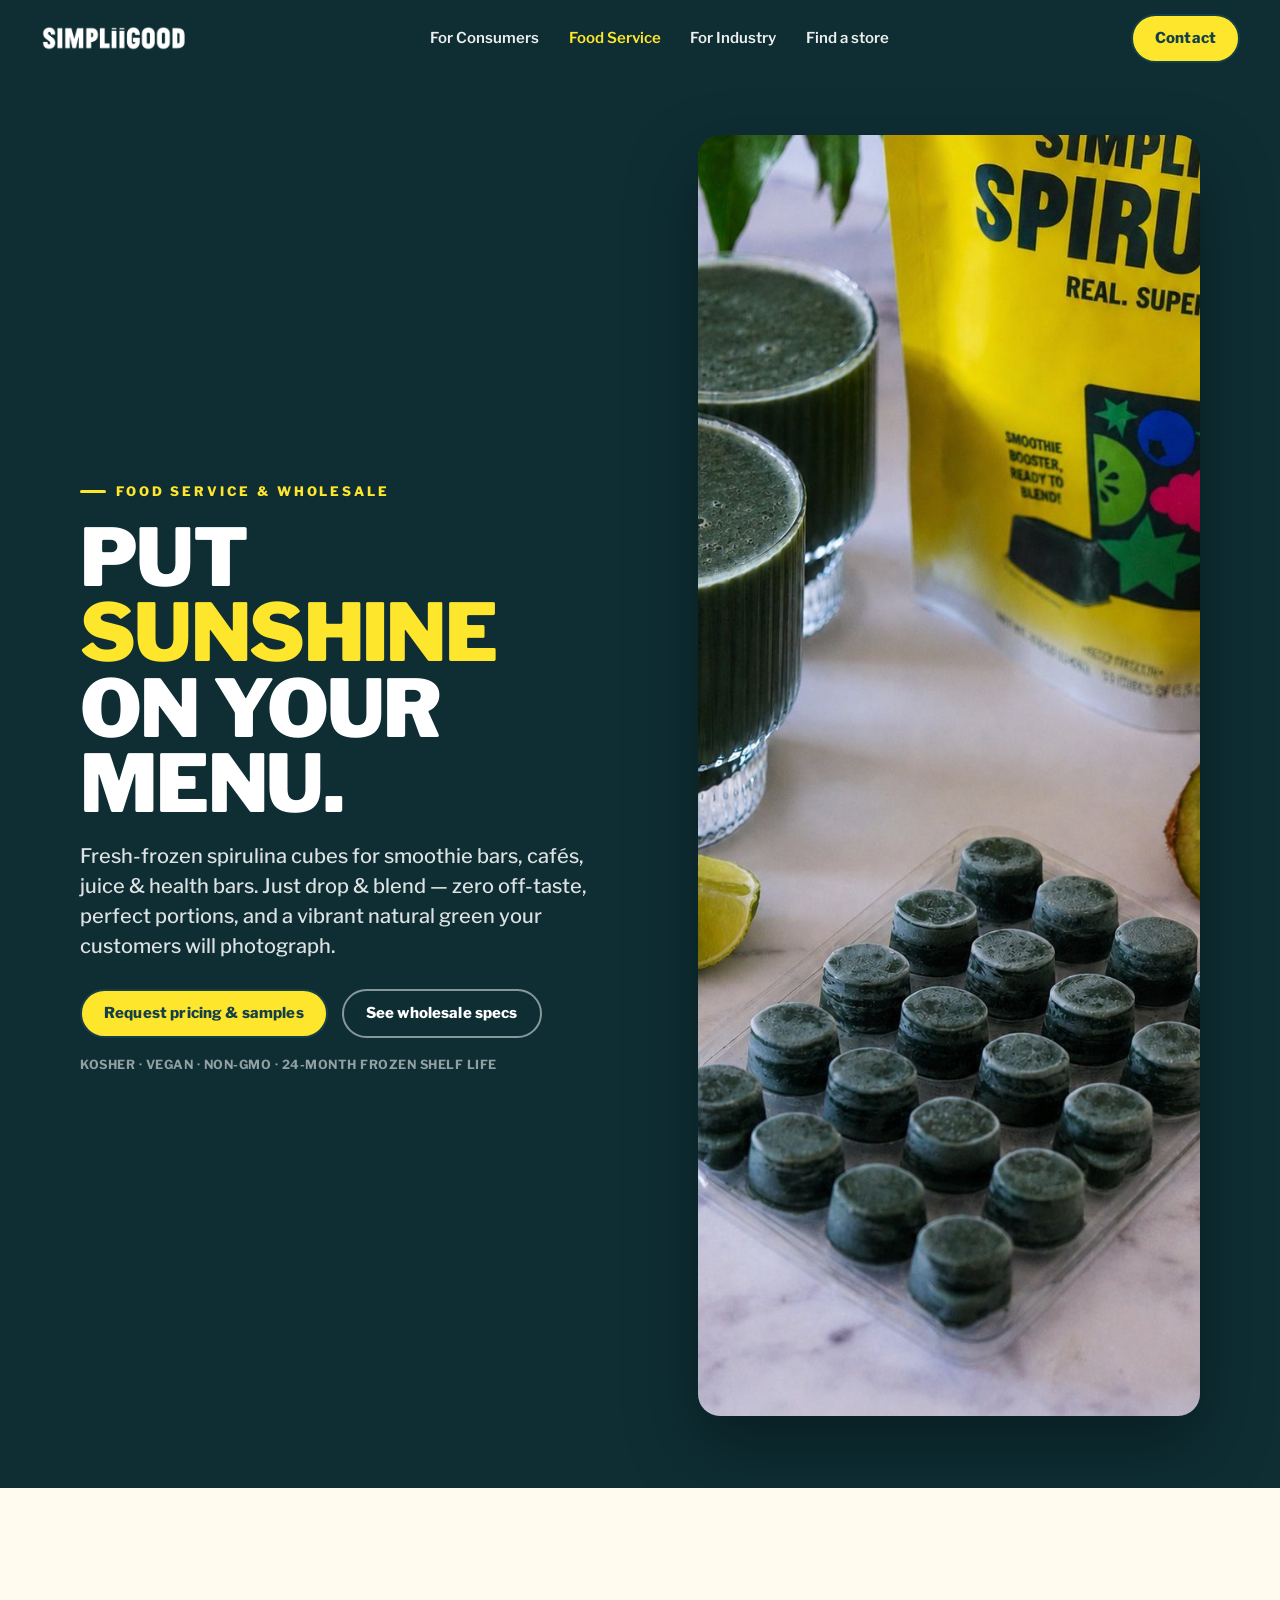
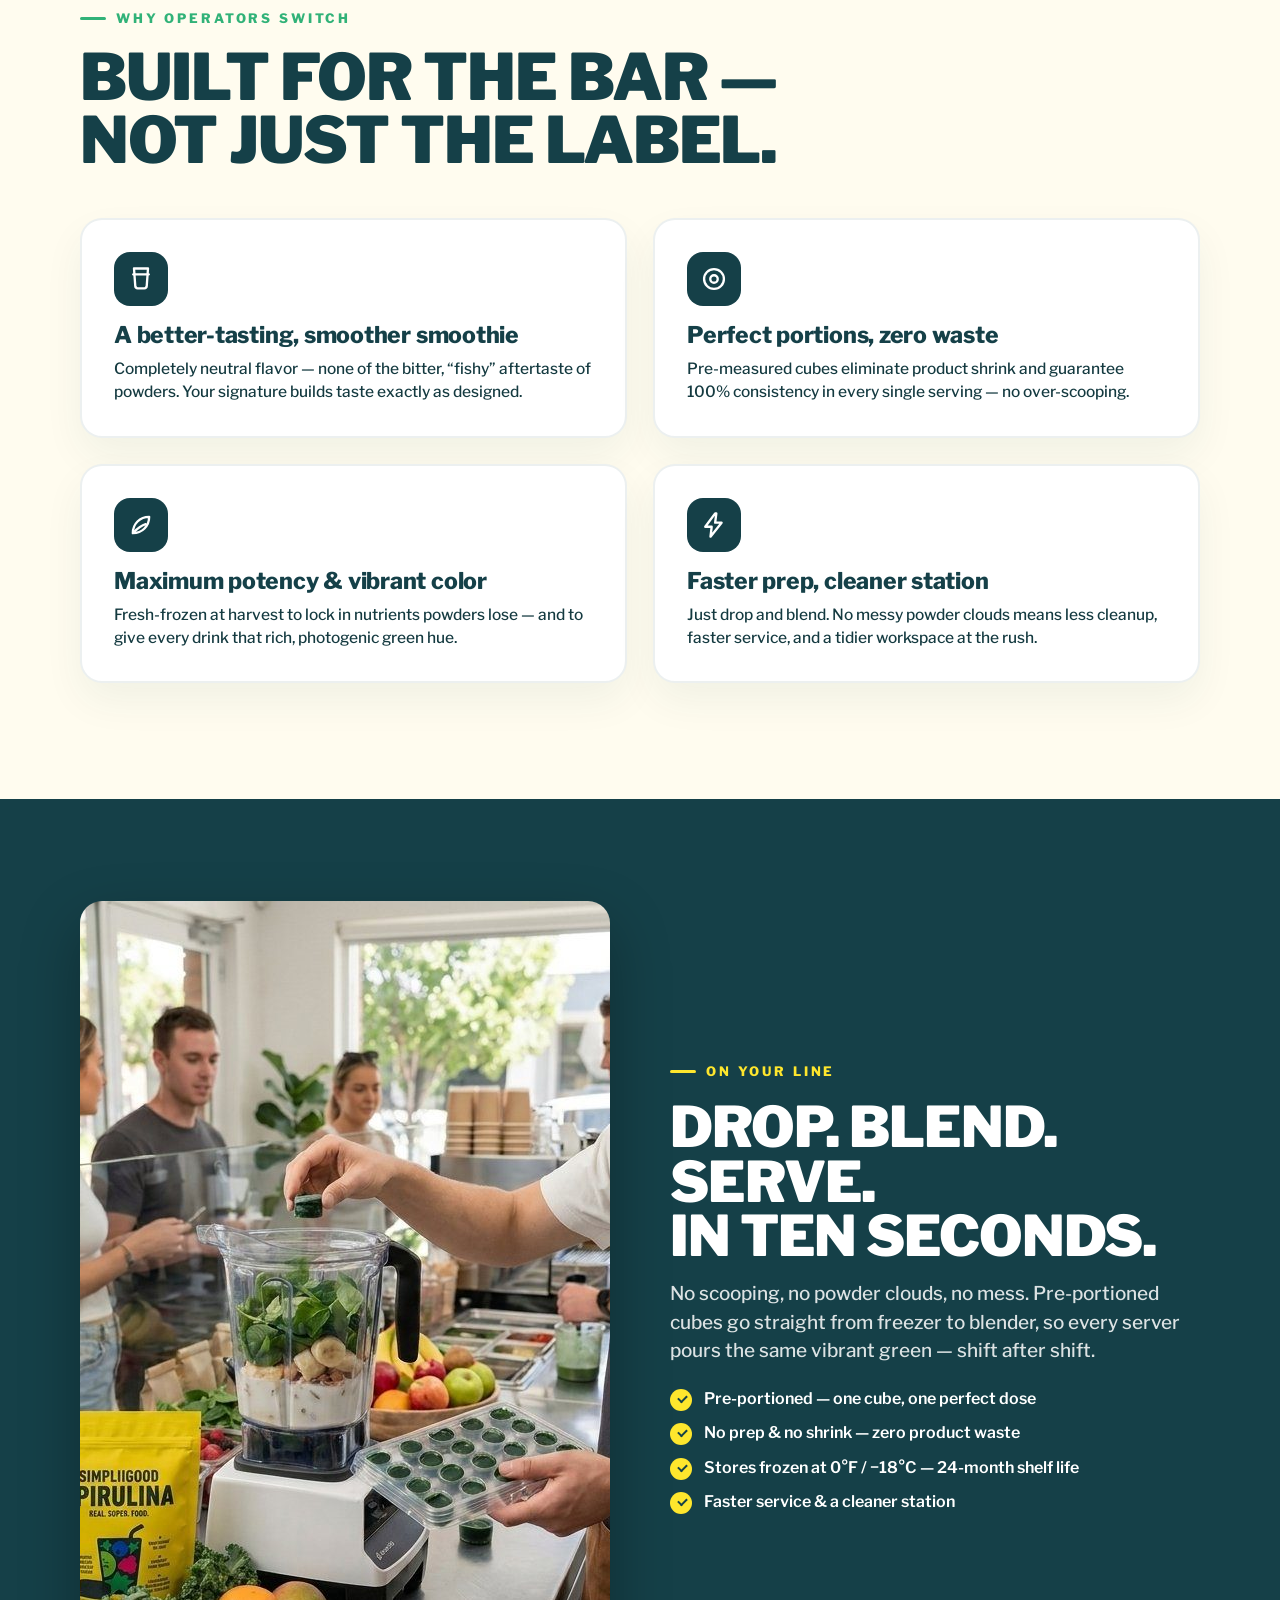
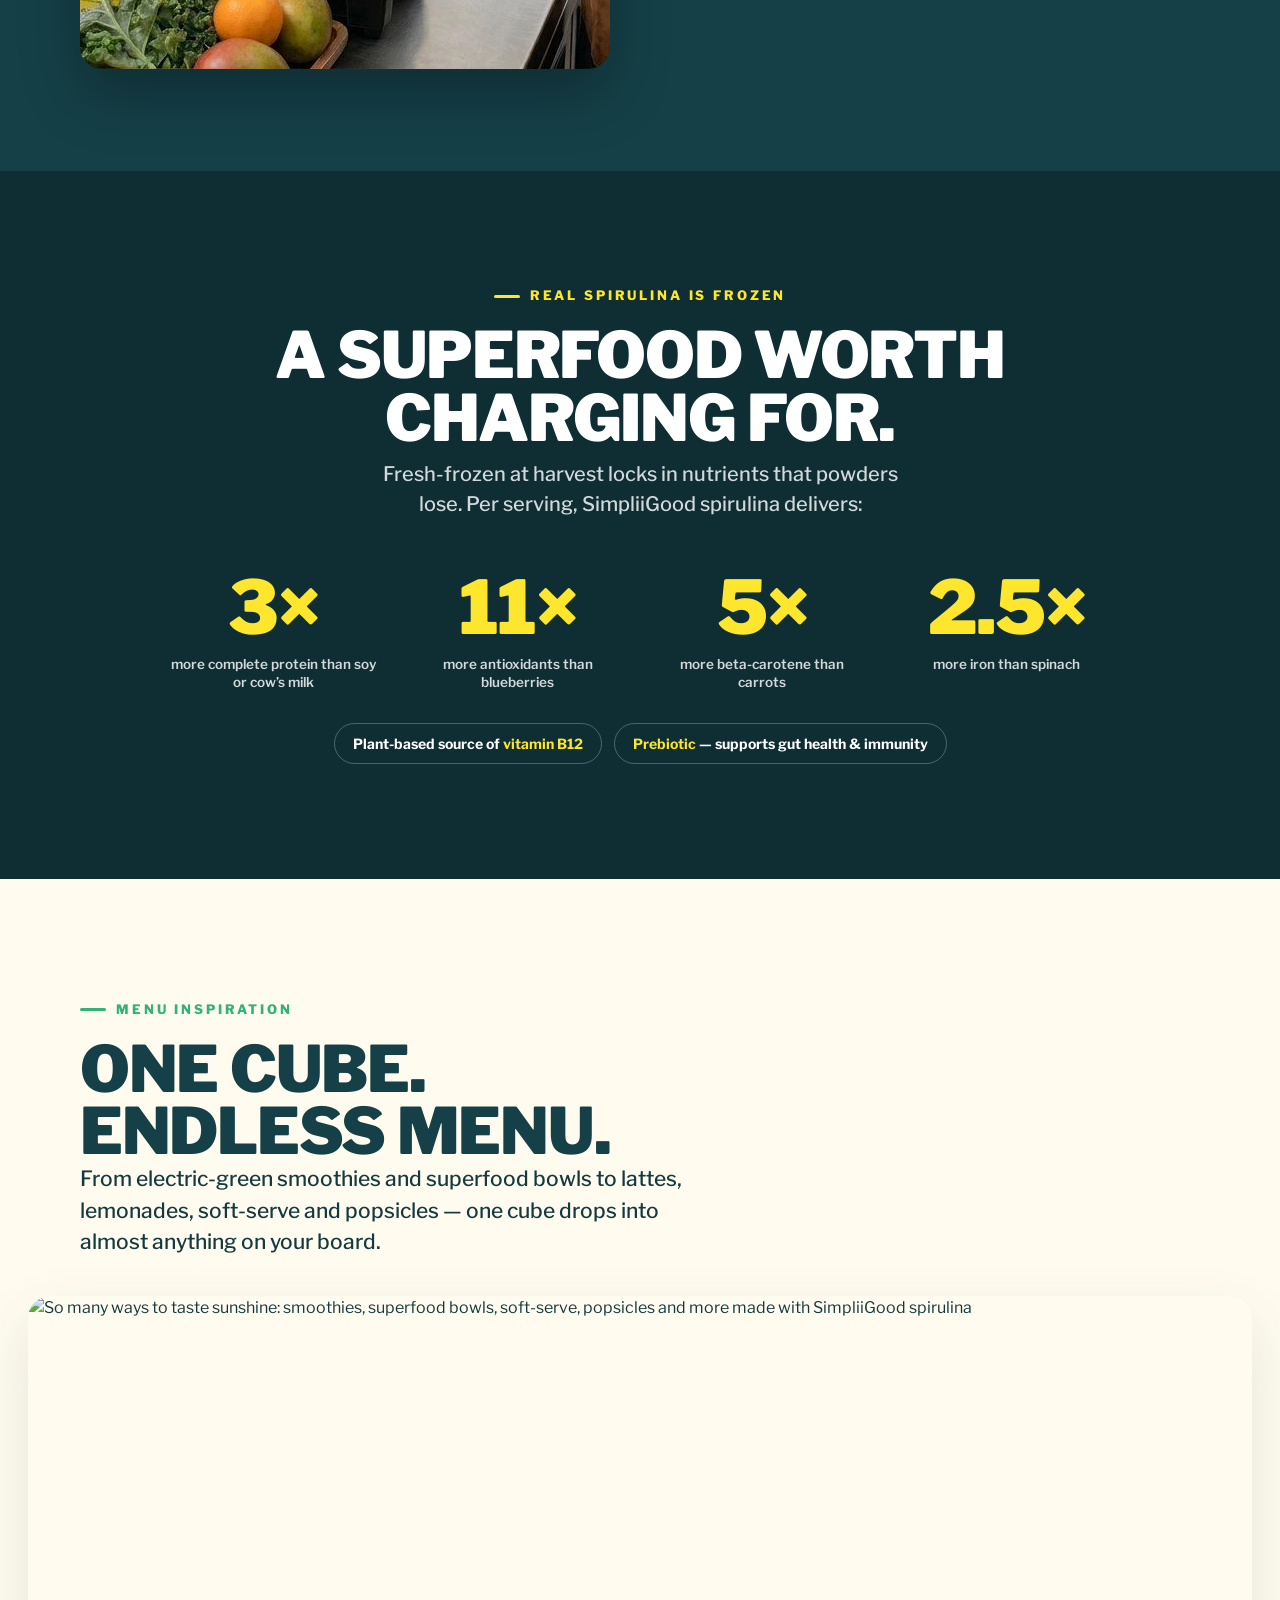
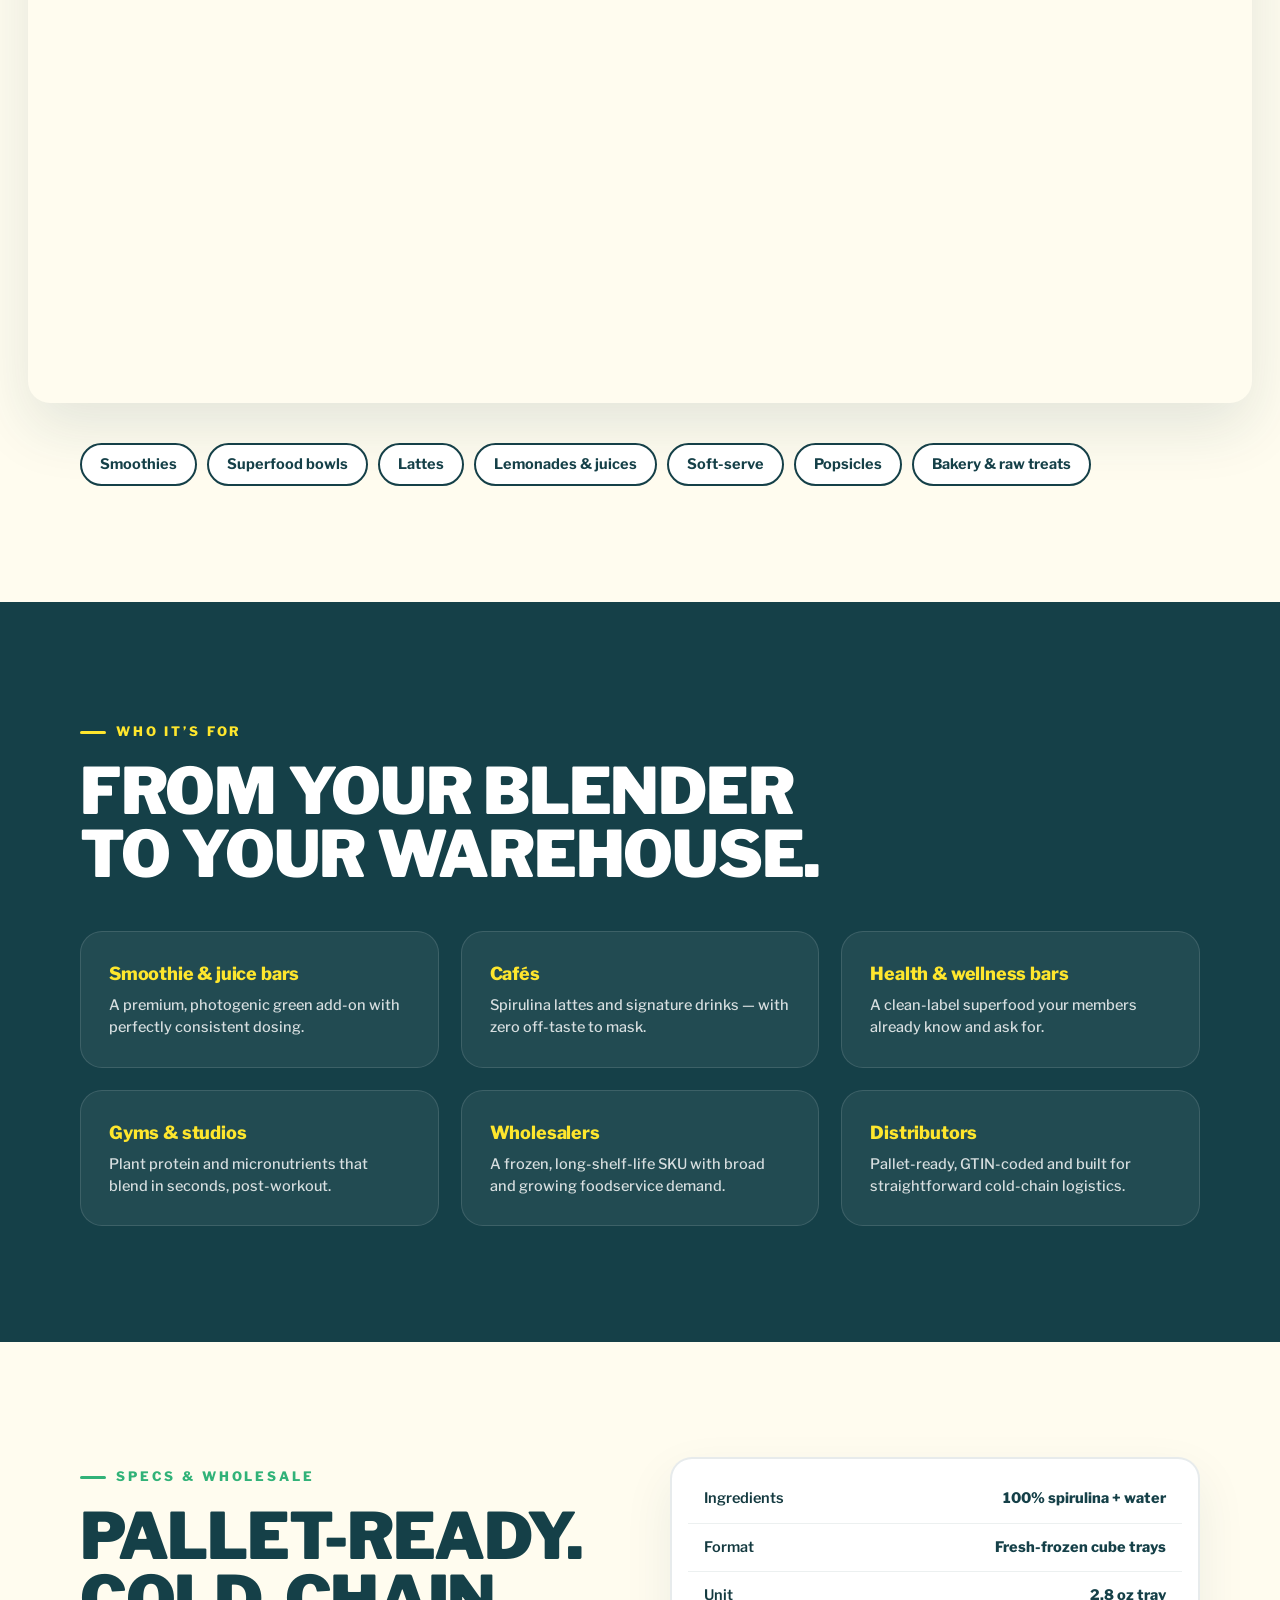
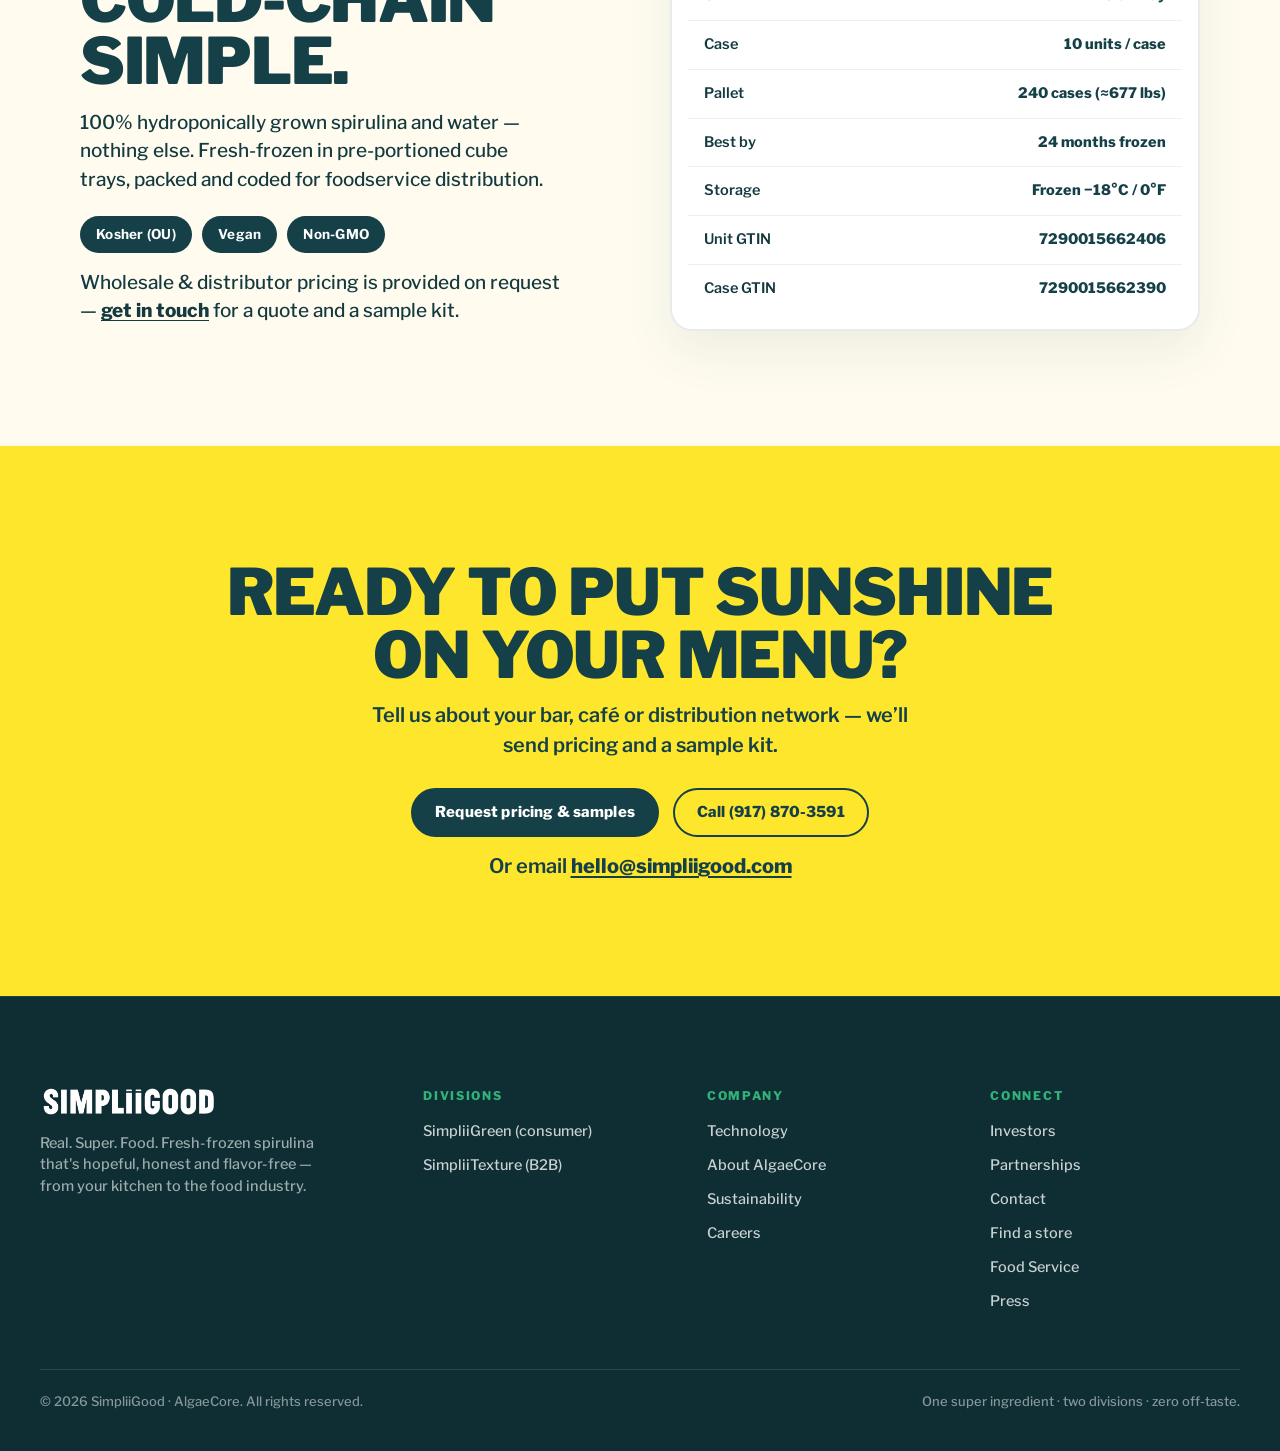
==== food-service.html @ 337bf0e4 "Add files via upload" ====
<!DOCTYPE html>
<html lang="en">
<head>
<meta charset="UTF-8" />
<meta name="viewport" content="width=device-width, initial-scale=1.0, viewport-fit=cover" />
<title>Food Service &amp; Wholesale &mdash; SimpliiGood Spirulina</title>
<meta name="description" content="Fresh-frozen spirulina cubes for smoothie bars, cafés, juice & health bars, wholesalers and distributors. Drop & blend: zero off-taste, perfect portions, vibrant color. Pricing & samples on request." />
<meta name="theme-color" content="#0E2E34" />
<meta name="color-scheme" content="light" />
<link rel="icon" href="data:image/svg+xml,%3Csvg xmlns='http://www.w3.org/2000/svg' viewBox='0 0 32 32'%3E%3Crect width='32' height='32' rx='8' fill='%23FEE62D'/%3E%3Crect x='3.5' y='3.5' width='25' height='25' rx='6' fill='none' stroke='%23154048' stroke-width='3'/%3E%3C/svg%3E" />
<meta property="og:type" content="website" />
<meta property="og:site_name" content="SimpliiGood" />
<meta property="og:title" content="SimpliiGood for Food Service &amp; Wholesale" />
<meta property="og:description" content="Fresh-frozen spirulina cubes for smoothie bars, cafés, health bars, wholesalers & distributors. Drop & blend." />
<meta property="og:url" content="https://simpliigood.com/food-service.html" />
<meta property="og:image" content="https://simpliigood.com/og-cover.jpg" />
<meta name="twitter:card" content="summary_large_image" />
<link rel="preconnect" href="https://fonts.googleapis.com">
<link rel="preconnect" href="https://fonts.gstatic.com" crossorigin>
<link href="https://fonts.googleapis.com/css2?family=Libre+Franklin:ital,wght@0,400;0,500;0,600;0,700;0,800;0,900;1,600&display=swap" rel="stylesheet">
<style>

:root{
  --yellow:#FEE62D; --white:#FFFFFF;
  --green:#154048; --green-deep:#0E2E34; --starburst:#31B278;
  --cream:#FFFCEF; --ink:#143A40;
  --raspberry:#EF467B; --blueberry:#2B6CB3; --strawberry:#DD4926; --lime:#7FC349; --cherry:#671338;
  --maxw:1200px; --ease:cubic-bezier(.22,.61,.36,1); --r:22px;
}
*{box-sizing:border-box;margin:0;padding:0}
html{scroll-behavior:smooth;-webkit-text-size-adjust:100%}
body{font-family:"Libre Franklin",system-ui,-apple-system,"Segoe UI",Arial,sans-serif;background:var(--cream);color:var(--ink);line-height:1.5;overflow-x:hidden;-webkit-font-smoothing:antialiased}
img{max-width:100%;display:block}
a{color:inherit;text-decoration:none}
section{position:relative}

/* ===== ACCESSIBILITY ===== */
:focus-visible{outline:3px solid var(--starburst);outline-offset:3px;border-radius:6px}
.cta:focus-visible{outline-offset:4px}
header:not(.scrolled).on-dark a:focus-visible,.hub a:focus-visible,.invest a:focus-visible,.door:focus-visible,.drawer a:focus-visible{outline-color:var(--yellow)}
.skip{position:fixed;top:12px;left:50%;z-index:100;transform:translate(-50%,-200%);background:var(--yellow);color:var(--green);font-weight:800;font-size:15px;padding:12px 22px;border-radius:999px;border:2px solid var(--green);transition:transform .25s var(--ease)}
.skip:focus{transform:translate(-50%,0);outline:none}

/* ===== HEADER ===== */
header{position:fixed;top:0;left:0;right:0;z-index:60;display:flex;align-items:center;justify-content:space-between;padding:14px clamp(16px,4vw,40px);transition:background .35s var(--ease),box-shadow .35s var(--ease),padding .35s var(--ease)}
header.scrolled{background:rgba(255,252,239,.92);backdrop-filter:saturate(140%) blur(10px);-webkit-backdrop-filter:saturate(140%) blur(10px);box-shadow:0 6px 30px rgba(21,64,72,.08);padding:10px clamp(16px,4vw,40px)}
.wordmark{display:flex;align-items:center;line-height:0}
.wordmark img{height:clamp(19px,2.3vw,25px);width:auto;transition:opacity .3s var(--ease)}
.wordmark img.wm-light{display:block}.wordmark img.wm-dark{display:none}
header.on-dark:not(.scrolled) .wordmark img.wm-light{display:none}
header.on-dark:not(.scrolled) .wordmark img.wm-dark{display:block}
.nav{display:flex;align-items:center;gap:clamp(14px,2vw,28px)}
.nav a.link{font-weight:600;font-size:15px;color:var(--green);position:relative;padding:6px 2px;transition:color .25s var(--ease)}
header:not(.scrolled).on-dark .nav a.link{color:rgba(255,255,255,.92)}
.nav a.link::after{content:"";position:absolute;left:0;right:100%;bottom:0;height:2px;background:var(--starburst);transition:right .3s var(--ease)}
.nav a.link:hover::after{right:0}
.cta{font-weight:800;font-size:15px;letter-spacing:.01em;background:var(--yellow);color:var(--green);padding:11px 22px;border-radius:999px;border:2px solid var(--green);transition:transform .2s var(--ease),box-shadow .2s var(--ease),background .2s;white-space:nowrap;cursor:pointer}
.cta:hover{transform:translateY(-2px);box-shadow:0 10px 24px rgba(21,64,72,.18)}
.cta.solid{background:var(--green);color:#fff;border-color:var(--green)}
.cta.ghost-dark{background:transparent;color:#fff;border-color:rgba(255,255,255,.5)}
.nav-desktop{display:flex}
.burger{display:none;flex-direction:column;justify-content:center;gap:5px;width:46px;height:46px;border-radius:14px;border:2px solid var(--green);background:rgba(255,255,255,.5);cursor:pointer;padding:0 11px;z-index:80}
.burger span{height:2.6px;width:100%;background:var(--green);border-radius:3px;transition:transform .3s var(--ease),opacity .25s}
header:not(.scrolled).on-dark .burger{border-color:rgba(255,255,255,.7);background:rgba(255,255,255,.12)}
header:not(.scrolled).on-dark .burger span{background:#fff}

/* ===== DRAWER ===== */
.drawer{position:fixed;inset:0;z-index:75;background:var(--green);color:#fff;transform:translateX(100%);transition:transform .42s var(--ease);display:flex;flex-direction:column;padding:90px clamp(22px,7vw,40px) 40px;overflow-y:auto;visibility:hidden}
.drawer.open{transform:translateX(0);visibility:visible}
.drawer a{font-weight:800;text-transform:uppercase;letter-spacing:-.01em;font-size:clamp(24px,6.5vw,38px);color:#fff;padding:14px 0;border-bottom:1px solid rgba(255,255,255,.14);display:flex;align-items:center;justify-content:space-between}
.drawer a .chev{color:var(--yellow);font-weight:900}
.drawer a:active{color:var(--yellow)}
.drawer .drawer-cta{margin-top:24px;background:var(--yellow);color:var(--green);border-radius:999px;text-align:center;justify-content:center;font-size:18px;border-bottom:none;padding:16px}
.drawer .drawer-foot{margin-top:auto;border:none;font-size:14px;font-weight:600;color:rgba(255,255,255,.6);text-transform:none;letter-spacing:0;padding-top:24px;display:block}
body.menu-open{overflow:hidden}

/* ===== HELPERS ===== */
.wrap{max-width:var(--maxw);margin:0 auto;padding:clamp(64px,9vw,124px) clamp(20px,5vw,40px)}
.eyebrow{font-weight:800;letter-spacing:.22em;text-transform:uppercase;font-size:13px;color:var(--starburst);margin-bottom:18px;display:inline-flex;align-items:center;gap:10px}
.eyebrow::before{content:"";width:26px;height:3px;background:var(--starburst);border-radius:3px}
h2.big{font-weight:900;text-transform:uppercase;letter-spacing:-.02em;line-height:.98;font-size:clamp(32px,5.2vw,64px);color:var(--green)}
.lead{font-size:clamp(17px,2vw,21px);color:var(--ink);max-width:640px;font-weight:500}
.reveal{opacity:0;transform:translateY(34px);transition:opacity .7s var(--ease),transform .7s var(--ease)}
.reveal.in{opacity:1;transform:none}
.reveal.d1{transition-delay:.08s}.reveal.d2{transition-delay:.16s}.reveal.d3{transition-delay:.24s}.reveal.d4{transition-delay:.32s}

/* ===== HUB HERO + SPLIT ===== */
.hub{background:var(--green-deep);color:#fff}
.hub-top{max-width:920px;margin:0 auto;padding:clamp(118px,16vh,172px) clamp(20px,5vw,40px) clamp(26px,4vh,46px);text-align:center}
.hub-top .eyebrow{justify-content:center;color:var(--yellow)}
.hub-top .eyebrow::before{background:var(--yellow)}
.hub-top h1{font-weight:900;text-transform:uppercase;letter-spacing:-.02em;line-height:.96;font-size:clamp(33px,5.6vw,72px)}
.hub-top h1 .y{color:var(--yellow)}
.hub-top p{max-width:660px;margin:20px auto 0;font-weight:500;font-size:clamp(16px,2vw,21px);color:rgba(255,255,255,.82)}
.split{display:grid;grid-template-columns:1fr 1fr;min-height:clamp(440px,62vh,760px)}
.door{position:relative;overflow:hidden;display:flex;flex-direction:column;justify-content:flex-end;padding:clamp(38px,5vw,76px) clamp(26px,5vw,64px);isolation:isolate;transition:flex .4s var(--ease)}
.door.green{background:var(--green);color:#fff}
.door.texture{background:var(--starburst);color:#06302a}
.door .kicker{font-weight:800;letter-spacing:.2em;text-transform:uppercase;font-size:13px;opacity:.85;margin-bottom:16px}
.door h2{font-weight:900;text-transform:uppercase;letter-spacing:-.02em;line-height:.9;font-size:clamp(38px,5.2vw,72px)}
.door h2 small{display:block;font-size:.34em;letter-spacing:.04em;opacity:.7;margin-top:.4em;font-weight:800}
.door p{font-weight:500;max-width:430px;margin:16px 0 26px;font-size:clamp(15px,1.55vw,18px);opacity:.95}
.door .go{display:inline-flex;align-items:center;gap:10px;font-weight:800;text-transform:uppercase;letter-spacing:.04em;font-size:15px;padding:13px 24px;border-radius:999px}
.door.green .go{background:var(--yellow);color:var(--green)}
.door.texture .go{background:#06302a;color:#fff}
.door .go .arr{transition:transform .3s var(--ease)}
.door:hover .go .arr{transform:translateX(6px)}
.door .ghost{position:absolute;z-index:-1;font-weight:900;text-transform:uppercase;font-size:clamp(120px,20vw,290px);line-height:.7;right:-.08em;bottom:-.2em;opacity:.08;pointer-events:none;letter-spacing:-.04em}
.door::before{content:"";position:absolute;inset:0;z-index:-1;background:rgba(0,0,0,0);transition:background .4s var(--ease)}
.door:hover::before{background:rgba(0,0,0,.06)}
.door .tagk{position:absolute;top:clamp(26px,4vw,40px);left:clamp(26px,5vw,64px);font-weight:800;letter-spacing:.16em;text-transform:uppercase;font-size:12px;opacity:.7}

/* ===== TECHNOLOGY ===== */
.tech{background:var(--cream)}
.tech .caps{display:grid;grid-template-columns:repeat(3,1fr);gap:18px;margin-top:46px}
.cap{background:#fff;border:2px solid rgba(21,64,72,.1);border-radius:var(--r);padding:28px 24px;transition:transform .3s var(--ease),box-shadow .3s,border-color .3s}
.cap:hover{transform:translateY(-6px);border-color:var(--starburst);box-shadow:0 22px 46px rgba(21,64,72,.12)}
.cap .num{font-weight:900;color:var(--starburst);font-size:14px;letter-spacing:.14em;margin-bottom:12px}
.cap h4{font-weight:900;text-transform:uppercase;color:var(--green);font-size:20px;letter-spacing:-.01em}
.cap p{font-weight:500;color:var(--ink);font-size:14.5px;margin-top:8px}

/* ===== STATS ===== */
.stats{background:var(--green);color:#fff}
.stats .grid{display:grid;grid-template-columns:repeat(4,1fr);gap:20px;text-align:center}
.stat .n{font-weight:900;font-size:clamp(34px,5vw,60px);line-height:1;color:var(--yellow)}
.stat .t{font-weight:600;font-size:14px;color:rgba(255,255,255,.82);margin-top:8px}

/* ===== INVESTORS / PARTNERS ===== */
.invest{background:var(--green-deep);color:#fff}
.invest .wrap{text-align:center;display:grid;place-items:center;gap:8px}
.invest .eyebrow{color:var(--yellow)}.invest .eyebrow::before{background:var(--yellow)}
.invest h2{font-weight:900;text-transform:uppercase;letter-spacing:-.02em;line-height:.98;font-size:clamp(32px,5.2vw,64px)}
.invest h2 .y{color:var(--yellow)}
.invest p{max-width:600px;color:rgba(255,255,255,.82);font-weight:500;font-size:clamp(16px,2vw,20px);margin-top:6px}
.invest .row{display:flex;gap:14px;flex-wrap:wrap;justify-content:center;margin-top:28px}

/* ===== FOOTER ===== */
footer{background:var(--green-deep);color:#fff;padding:clamp(54px,7vw,90px) clamp(20px,5vw,40px) 40px;border-top:1px solid rgba(255,255,255,.08)}
.fgrid{max-width:var(--maxw);margin:0 auto;display:grid;grid-template-columns:1.4fr 1fr 1fr 1fr;gap:34px}
.footer-logo{height:30px;width:auto;display:block;margin-bottom:16px}
footer p.fdesc{color:rgba(255,255,255,.6);font-weight:500;max-width:300px;font-size:14.5px}
footer h5{font-weight:800;text-transform:uppercase;letter-spacing:.14em;font-size:12px;color:var(--starburst);margin-bottom:14px}
footer ul{list-style:none}footer li{margin-bottom:10px}
footer li a{color:rgba(255,255,255,.78);font-size:14.5px;font-weight:500}
footer li a:hover{color:var(--yellow)}
.fbar{max-width:var(--maxw);margin:46px auto 0;padding-top:22px;border-top:1px solid rgba(255,255,255,.12);display:flex;justify-content:space-between;gap:16px;flex-wrap:wrap;color:rgba(255,255,255,.5);font-size:13px;font-weight:500}

/* ===== RESPONSIVE ===== */
@media(max-width:980px){
  .tech .caps{grid-template-columns:1fr}
  .stats .grid{grid-template-columns:1fr 1fr}
  .fgrid{grid-template-columns:1fr 1fr}
}
@media(max-width:760px){
  .nav-desktop{display:none}
  .burger{display:flex}
  header .cta.header-cta{display:none}
  .split{grid-template-columns:1fr}
  .door{min-height:60vh}
}
@media(max-width:560px){
  .fgrid{grid-template-columns:1fr 1fr}
  .wrap{padding:clamp(54px,12vw,90px) 20px}
}
@media(prefers-reduced-motion:reduce){
  *{transition:none!important;animation:none!important}
  .reveal{opacity:1;transform:none}
}

/* ===== FOOD SERVICE PAGE ===== */
h2.big.light{color:#fff}
.cta.line{background:transparent;color:var(--green);border-color:var(--green)}

/* HERO */
.fs-hero{background:var(--green-deep);color:#fff}
.fs-hero-grid{max-width:var(--maxw);margin:0 auto;padding:clamp(116px,15vh,168px) clamp(20px,5vw,40px) clamp(48px,8vh,92px);display:grid;grid-template-columns:1.05fr .95fr;gap:clamp(28px,5vw,64px);align-items:center}
.fs-hero .eyebrow{color:var(--yellow)}.fs-hero .eyebrow::before{background:var(--yellow)}
.fs-title{font-weight:900;text-transform:uppercase;letter-spacing:-.02em;line-height:.95;font-size:clamp(40px,6.2vw,82px);color:#fff}
.fs-title .y{color:var(--yellow)}
.fs-lead{margin-top:20px;max-width:520px;color:rgba(255,255,255,.86);font-weight:500;font-size:clamp(16px,2vw,20px)}
.fs-cta-row{display:flex;gap:14px;flex-wrap:wrap;margin-top:28px}
.fs-hero-note{margin-top:18px;font-size:12.5px;font-weight:700;letter-spacing:.04em;text-transform:uppercase;color:rgba(255,255,255,.55)}
.fs-hero-media img{width:100%;border-radius:var(--r);box-shadow:0 30px 70px rgba(0,0,0,.35);aspect-ratio:4/5;object-fit:cover;object-position:center 42%;background:var(--green)}

/* WHY (4 value props) */
.fs-why{background:var(--cream)}
.fs-grid4{display:grid;grid-template-columns:repeat(2,1fr);gap:clamp(16px,2.4vw,26px);margin-top:clamp(28px,4vw,46px)}
.vp{background:#fff;border:2px solid rgba(21,64,72,.08);border-radius:var(--r);padding:clamp(22px,3vw,32px);box-shadow:0 18px 40px rgba(21,64,72,.06)}
.vp-ic{width:54px;height:54px;border-radius:16px;background:var(--green);display:grid;place-items:center;margin-bottom:16px}
.vp-ic svg{width:28px;height:28px}
.vp h3{font-weight:800;font-size:clamp(19px,2.1vw,23px);color:var(--green);letter-spacing:-.01em;line-height:1.14}
.vp p{margin-top:9px;color:var(--ink);font-weight:500;font-size:15.5px;line-height:1.5}

/* OPS */
.fs-ops{background:var(--green)}
.fs-ops-grid{max-width:var(--maxw);margin:0 auto;padding:clamp(54px,8vw,110px) clamp(20px,5vw,40px);display:grid;grid-template-columns:1fr 1fr;gap:clamp(28px,5vw,60px);align-items:center;color:#fff}
.fs-ops-media img{width:100%;border-radius:var(--r);box-shadow:0 24px 60px rgba(0,0,0,.3);aspect-ratio:1376/768;object-fit:cover;background:var(--green-deep)}
.fs-ops .eyebrow{color:var(--yellow)}.fs-ops .eyebrow::before{background:var(--yellow)}
.fs-ops h2{font-weight:900;text-transform:uppercase;letter-spacing:-.02em;line-height:.98;font-size:clamp(30px,4.4vw,56px);color:#fff}
.fs-ops-copy>p{margin-top:16px;color:rgba(255,255,255,.85);font-weight:500;font-size:clamp(16px,1.8vw,19px);max-width:520px}
.fs-ticks{list-style:none;margin-top:22px;display:grid;gap:12px}
.fs-ticks li{position:relative;padding-left:34px;font-weight:600;color:#fff;font-size:16px;line-height:1.4}
.fs-ticks li::before{content:"";position:absolute;left:0;top:1px;width:22px;height:22px;border-radius:50%;background:var(--yellow)}
.fs-ticks li::after{content:"";position:absolute;left:7.5px;top:7px;width:7px;height:4px;border-left:2.4px solid var(--green);border-bottom:2.4px solid var(--green);transform:rotate(-45deg)}

/* NUTRITION */
.fs-nutri{background:var(--green-deep);color:#fff;text-align:center}
.fs-nutri .wrap{display:grid;place-items:center}
.fs-nutri .eyebrow{justify-content:center;color:var(--yellow)}.fs-nutri .eyebrow::before{background:var(--yellow)}
.fs-nutri h2{color:#fff}
.fs-nutri-lead{max-width:560px;color:rgba(255,255,255,.82);font-weight:500;margin-top:10px;font-size:clamp(16px,2vw,20px)}
.fs-stats{display:grid;grid-template-columns:repeat(4,1fr);gap:clamp(16px,3vw,40px);margin-top:clamp(30px,4vw,52px);width:100%;max-width:940px}
.fstat .n{display:block;font-weight:900;letter-spacing:-.03em;line-height:1;font-size:clamp(42px,6vw,74px);color:var(--yellow)}
.fstat .t{display:block;margin-top:10px;font-weight:600;font-size:13.5px;color:rgba(255,255,255,.82);line-height:1.35}
.fs-pills{display:flex;gap:12px;flex-wrap:wrap;justify-content:center;margin-top:32px}
.fs-pills span{border:1.5px solid rgba(255,255,255,.26);border-radius:999px;padding:9px 18px;font-weight:700;font-size:14px;color:#fff}
.fs-pills b{color:var(--yellow)}

/* WAYS */
.fs-ways{background:var(--cream)}
.fs-ways-head{padding-bottom:clamp(22px,4vw,38px)!important}
.fs-ways-img{max-width:1320px;margin:0 auto;padding:0 clamp(12px,3vw,28px)}
.fs-ways-img img{width:100%;border-radius:var(--r);box-shadow:0 24px 60px rgba(21,64,72,.12)}
.fs-tags{display:flex;flex-wrap:wrap;gap:10px;padding-top:clamp(24px,4vw,40px)!important}
.fs-tags span{background:#fff;border:2px solid var(--green);color:var(--green);border-radius:999px;padding:9px 18px;font-weight:700;font-size:14.5px}

/* WHO */
.fs-who{background:var(--green)}
.fs-who .wrap{color:#fff}
.fs-who .eyebrow{color:var(--yellow)}.fs-who .eyebrow::before{background:var(--yellow)}
.fs-who h2{color:#fff}
.fs-who-grid{display:grid;grid-template-columns:repeat(3,1fr);gap:clamp(14px,2vw,22px);margin-top:clamp(28px,4vw,46px)}
.who-card{background:rgba(255,255,255,.06);border:1px solid rgba(255,255,255,.12);border-radius:var(--r);padding:clamp(20px,2.6vw,28px)}
.who-card h4{font-weight:800;font-size:18px;color:var(--yellow);letter-spacing:-.01em}
.who-card p{margin-top:8px;color:rgba(255,255,255,.82);font-weight:500;font-size:14.5px;line-height:1.5}

/* SPEC */
.fs-spec{background:var(--cream)}
.fs-spec-grid{display:grid;grid-template-columns:1fr 1fr;gap:clamp(28px,5vw,60px);align-items:center}
.fs-spec h2{color:var(--green)}
.fs-spec-copy>p{margin-top:16px;color:var(--ink);font-weight:500;font-size:clamp(16px,1.8vw,19px);max-width:480px}
.fs-badges{display:flex;gap:10px;flex-wrap:wrap;margin-top:22px}
.fs-badges span{background:var(--green);color:#fff;border-radius:999px;padding:8px 16px;font-weight:700;font-size:13.5px;letter-spacing:.02em}
.fs-price-note{margin-top:22px;font-weight:600;color:var(--green);font-size:15.5px;max-width:460px}
.fs-price-note a{text-decoration:underline;text-underline-offset:3px;font-weight:800}
.fs-spec-table{background:#fff;border:2px solid rgba(21,64,72,.10);border-radius:var(--r);padding:clamp(8px,1.4vw,16px);box-shadow:0 20px 50px rgba(21,64,72,.08)}
.fs-spec-table dl{margin:0}
.fs-spec-table dl>div{display:flex;justify-content:space-between;gap:16px;padding:13px clamp(8px,1.4vw,16px);border-bottom:1px solid rgba(21,64,72,.08)}
.fs-spec-table dl>div:last-child{border-bottom:none}
.fs-spec-table dt{font-weight:600;color:var(--ink);font-size:14.5px}
.fs-spec-table dd{font-weight:800;color:var(--green);font-size:14.5px;text-align:right}

/* CTA */
.fs-cta{background:var(--yellow);color:var(--green)}
.fs-cta .wrap{display:grid;place-items:center;text-align:center}
.fs-cta h2{font-weight:900;text-transform:uppercase;letter-spacing:-.02em;line-height:.98;font-size:clamp(32px,5vw,64px);color:var(--green)}
.fs-cta>.wrap>p{max-width:540px;margin-top:14px;font-weight:600;font-size:clamp(16px,2vw,20px);color:var(--green)}
.fs-cta .fs-cta-row{justify-content:center;margin-top:28px}
.fs-cta-sub{margin-top:20px;font-weight:600;font-size:14.5px;color:rgba(21,64,72,.82)}
.fs-cta-sub a{text-decoration:underline;text-underline-offset:3px;font-weight:800;color:var(--green)}

/* current nav indicator */
.nav a.link[aria-current="page"]{color:var(--starburst)}
header.on-dark:not(.scrolled) .nav a.link[aria-current="page"]{color:var(--yellow)}
.drawer a[aria-current="page"]{color:var(--yellow)}

/* RESPONSIVE */
@media(max-width:900px){
  .fs-hero-grid{grid-template-columns:1fr;gap:30px}
  .fs-hero-media img{aspect-ratio:16/11;object-position:center 45%}
  .fs-ops-grid{grid-template-columns:1fr}
  .fs-spec-grid{grid-template-columns:1fr}
  .fs-stats{grid-template-columns:repeat(2,1fr)}
  .fs-who-grid{grid-template-columns:1fr 1fr}
  .fs-grid4{grid-template-columns:1fr}
}
@media(max-width:560px){
  .fs-title{font-size:clamp(34px,9vw,54px)}
  .fs-who-grid{grid-template-columns:1fr}
  .fs-stats{grid-template-columns:1fr 1fr}
  .fs-tags span,.fs-badges span{font-size:13px}
}
</style>
</head>
<body>

<a class="skip" href="#why">Skip to content</a>

<!-- ===== HEADER ===== -->
<header id="hdr" class="on-dark">
  <a href="/" class="wordmark" aria-label="SimpliiGood home">
    <img class="wm-light" src="[data-uri]" alt="SimpliiGood" />
    <img class="wm-dark" src="[data-uri]" alt="SimpliiGood" />
  </a>
  <nav class="nav nav-desktop" aria-label="Primary">
    <a class="link" href="simpliigreen.html">For Consumers</a>
    <a class="link" href="food-service.html" aria-current="page">Food Service</a>
    <a class="link" href="simpliitexture.html">For Industry</a>
    <a class="link" href="store-locator.html">Find a store</a>
  </nav>
  <div class="nav">
    <a class="cta header-cta" href="#contact">Contact</a>
    <button class="burger" id="burger" aria-label="Open menu" aria-expanded="false" aria-controls="drawer">
      <span></span><span></span><span></span>
    </button>
  </div>
</header>

<!-- ===== DRAWER ===== -->
<aside class="drawer" id="drawer" aria-hidden="true">
  <a href="simpliigreen.html" data-close>For Consumers <span class="chev">→</span></a>
  <a href="food-service.html" data-close aria-current="page">Food Service <span class="chev">→</span></a>
  <a href="simpliitexture.html" data-close>For Industry <span class="chev">→</span></a>
  <a href="store-locator.html" data-close>Find a store <span class="chev">→</span></a>
  <a href="#contact" class="drawer-cta" data-close>Contact us</a>
  <span class="drawer-foot">Real. Super. Food. — sunshine in a cube, on your menu.</span>
</aside>

<main>
<!-- ===== HERO ===== -->
<section class="fs-hero" id="fs-hero">
  <div class="fs-hero-grid">
    <div class="fs-hero-copy">
      <div class="eyebrow">Food Service &amp; Wholesale</div>
      <h1 class="fs-title">Put <span class="y">sunshine</span><br>on your menu.</h1>
      <p class="fs-lead">Fresh-frozen spirulina cubes for smoothie bars, cafés, juice &amp; health bars. Just drop &amp; blend — zero off-taste, perfect portions, and a vibrant natural green your customers will photograph.</p>
      <div class="fs-cta-row">
        <a class="cta" href="#contact">Request pricing &amp; samples</a>
        <a class="cta ghost-dark" href="#spec">See wholesale specs</a>
      </div>
      <p class="fs-hero-note">Kosher · Vegan · Non-GMO · 24-month frozen shelf life</p>
    </div>
    <div class="fs-hero-media">
      <img src="fs-product.jpg" alt="SimpliiGood frozen spirulina cubes in a tray beside two green smoothies and the yellow SimpliiGood Spirulina pack" width="1025" height="1281">
    </div>
  </div>
</section>

<!-- ===== WHY / VALUE PROPS ===== -->
<section class="fs-why" id="why">
  <div class="wrap">
    <div class="eyebrow reveal">Why operators switch</div>
    <h2 class="big reveal d1">Built for the bar —<br>not just the label.</h2>
    <div class="fs-grid4">
      <div class="vp reveal d1">
        <div class="vp-ic"><svg viewBox="0 0 24 24" fill="none" stroke="#fff" stroke-width="2" stroke-linecap="round" stroke-linejoin="round"><path d="M6 3h12l-1.1 15.2A2 2 0 0 1 14.9 20H9.1a2 2 0 0 1-2-1.8L6 3Z"/><path d="M5.4 8h13.2"/></svg></div>
        <h3>A better-tasting, smoother smoothie</h3>
        <p>Completely neutral flavor — none of the bitter, “fishy” aftertaste of powders. Your signature builds taste exactly as designed.</p>
      </div>
      <div class="vp reveal d2">
        <div class="vp-ic"><svg viewBox="0 0 24 24" fill="none" stroke="#fff" stroke-width="2" stroke-linecap="round" stroke-linejoin="round"><circle cx="12" cy="12" r="8.5"/><circle cx="12" cy="12" r="3.2"/></svg></div>
        <h3>Perfect portions, zero waste</h3>
        <p>Pre-measured cubes eliminate product shrink and guarantee 100% consistency in every single serving — no over-scooping.</p>
      </div>
      <div class="vp reveal d3">
        <div class="vp-ic"><svg viewBox="0 0 24 24" fill="none" stroke="#fff" stroke-width="2" stroke-linecap="round" stroke-linejoin="round"><path d="M5 19C5 11 11 5 19 5c0 8-6 14-14 14Z"/><path d="M5.5 18.5c4-4 7-6.2 10.5-7.2"/></svg></div>
        <h3>Maximum potency &amp; vibrant color</h3>
        <p>Fresh-frozen at harvest to lock in nutrients powders lose — and to give every drink that rich, photogenic green hue.</p>
      </div>
      <div class="vp reveal d4">
        <div class="vp-ic"><svg viewBox="0 0 24 24" fill="none" stroke="#fff" stroke-width="2" stroke-linecap="round" stroke-linejoin="round"><path d="M13 2 4.5 13.5H10l-1 8.5L18.5 10H13l1-8Z"/></svg></div>
        <h3>Faster prep, cleaner station</h3>
        <p>Just drop and blend. No messy powder clouds means less cleanup, faster service, and a tidier workspace at the rush.</p>
      </div>
    </div>
  </div>
</section>

<!-- ===== OPS ===== -->
<section class="fs-ops">
  <div class="fs-ops-grid">
    <div class="fs-ops-media reveal"><img src="fs-bar.jpg" alt="Barista dropping a SimpliiGood spirulina cube into a blender at a smoothie bar" loading="lazy" width="1376" height="768"></div>
    <div class="fs-ops-copy">
      <div class="eyebrow reveal">On your line</div>
      <h2 class="reveal d1">Drop. Blend. Serve.<br>In ten seconds.</h2>
      <p class="reveal d2">No scooping, no powder clouds, no mess. Pre-portioned cubes go straight from freezer to blender, so every server pours the same vibrant green — shift after shift.</p>
      <ul class="fs-ticks reveal d3">
        <li>Pre-portioned — one cube, one perfect dose</li>
        <li>No prep &amp; no shrink — zero product waste</li>
        <li>Stores frozen at 0°F / −18°C — 24-month shelf life</li>
        <li>Faster service &amp; a cleaner station</li>
      </ul>
    </div>
  </div>
</section>

<!-- ===== NUTRITION ===== -->
<section class="fs-nutri">
  <div class="wrap">
    <div class="eyebrow reveal">Real spirulina is frozen</div>
    <h2 class="big light reveal d1">A superfood worth<br>charging for.</h2>
    <p class="fs-nutri-lead reveal d2">Fresh-frozen at harvest locks in nutrients that powders lose. Per serving, SimpliiGood spirulina delivers:</p>
    <div class="fs-stats reveal d2">
      <div class="fstat"><span class="n">3×</span><span class="t">more complete protein than soy or cow’s milk</span></div>
      <div class="fstat"><span class="n">11×</span><span class="t">more antioxidants than blueberries</span></div>
      <div class="fstat"><span class="n">5×</span><span class="t">more beta-carotene than carrots</span></div>
      <div class="fstat"><span class="n">2.5×</span><span class="t">more iron than spinach</span></div>
    </div>
    <div class="fs-pills reveal d3">
      <span>Plant-based source of <b>vitamin B12</b></span>
      <span><b>Prebiotic</b> — supports gut health &amp; immunity</span>
    </div>
  </div>
</section>

<!-- ===== WAYS ===== -->
<section class="fs-ways">
  <div class="wrap fs-ways-head">
    <div class="eyebrow reveal">Menu inspiration</div>
    <h2 class="big reveal d1">One cube.<br>Endless menu.</h2>
    <p class="lead reveal d2">From electric-green smoothies and superfood bowls to lattes, lemonades, soft-serve and popsicles — one cube drops into almost anything on your board.</p>
  </div>
  <div class="fs-ways-img reveal d1"><img src="fs-ways.jpg" alt="So many ways to taste sunshine: smoothies, superfood bowls, soft-serve, popsicles and more made with SimpliiGood spirulina" loading="lazy" width="1257" height="707"></div>
  <div class="wrap fs-tags reveal d2">
    <span>Smoothies</span><span>Superfood bowls</span><span>Lattes</span><span>Lemonades &amp; juices</span><span>Soft-serve</span><span>Popsicles</span><span>Bakery &amp; raw treats</span>
  </div>
</section>

<!-- ===== WHO ===== -->
<section class="fs-who">
  <div class="wrap">
    <div class="eyebrow reveal">Who it’s for</div>
    <h2 class="big light reveal d1">From your blender<br>to your warehouse.</h2>
    <div class="fs-who-grid">
      <div class="who-card reveal d1"><h4>Smoothie &amp; juice bars</h4><p>A premium, photogenic green add-on with perfectly consistent dosing.</p></div>
      <div class="who-card reveal d2"><h4>Cafés</h4><p>Spirulina lattes and signature drinks — with zero off-taste to mask.</p></div>
      <div class="who-card reveal d3"><h4>Health &amp; wellness bars</h4><p>A clean-label superfood your members already know and ask for.</p></div>
      <div class="who-card reveal d1"><h4>Gyms &amp; studios</h4><p>Plant protein and micronutrients that blend in seconds, post-workout.</p></div>
      <div class="who-card reveal d2"><h4>Wholesalers</h4><p>A frozen, long-shelf-life SKU with broad and growing foodservice demand.</p></div>
      <div class="who-card reveal d3"><h4>Distributors</h4><p>Pallet-ready, GTIN-coded and built for straightforward cold-chain logistics.</p></div>
    </div>
  </div>
</section>

<!-- ===== SPEC / WHOLESALE ===== -->
<section class="fs-spec" id="spec">
  <div class="wrap fs-spec-grid">
    <div class="fs-spec-copy">
      <div class="eyebrow reveal">Specs &amp; wholesale</div>
      <h2 class="big reveal d1">Pallet-ready.<br>Cold-chain simple.</h2>
      <p class="reveal d2">100% hydroponically grown spirulina and water — nothing else. Fresh-frozen in pre-portioned cube trays, packed and coded for foodservice distribution.</p>
      <div class="fs-badges reveal d2">
        <span>Kosher (OU)</span><span>Vegan</span><span>Non-GMO</span>
      </div>
      <p class="fs-price-note reveal d3">Wholesale &amp; distributor pricing is provided on request — <a href="#contact">get in touch</a> for a quote and a sample kit.</p>
    </div>
    <div class="fs-spec-table reveal d2">
      <dl>
        <div><dt>Ingredients</dt><dd>100% spirulina + water</dd></div>
        <div><dt>Format</dt><dd>Fresh-frozen cube trays</dd></div>
        <div><dt>Unit</dt><dd>2.8 oz tray</dd></div>
        <div><dt>Case</dt><dd>10 units / case</dd></div>
        <div><dt>Pallet</dt><dd>240 cases (≈677 lbs)</dd></div>
        <div><dt>Best by</dt><dd>24 months frozen</dd></div>
        <div><dt>Storage</dt><dd>Frozen −18°C / 0°F</dd></div>
        <div><dt>Unit GTIN</dt><dd>7290015662406</dd></div>
        <div><dt>Case GTIN</dt><dd>7290015662390</dd></div>
      </dl>
    </div>
  </div>
</section>

<!-- ===== CTA ===== -->
<section class="fs-cta" id="contact">
  <div class="wrap">
    <h2 class="reveal">Ready to put sunshine<br>on your menu?</h2>
    <p class="reveal d1">Tell us about your bar, café or distribution network — we’ll send pricing and a sample kit.</p>
    <div class="fs-cta-row reveal d2">
      <a class="cta solid" href="mailto:hello@simpliigood.com?subject=SimpliiGood%20Food%20Service%20enquiry">Request pricing &amp; samples</a>
      <a class="cta line" href="tel:+19178703591">Call (917) 870-3591</a>
    </div>
    <p class="fs-cta-sub reveal d3">Or email <a href="mailto:hello@simpliigood.com">hello@simpliigood.com</a></p>
  </div>
</section>
</main>

<!-- ===== FOOTER ===== -->
<footer>
  <div class="fgrid">
    <div>
      <img class="footer-logo" src="[data-uri]" alt="SimpliiGood" />
      <p class="fdesc">Real. Super. Food. Fresh-frozen spirulina that's hopeful, honest and flavor-free — from your kitchen to the food industry.</p>
    </div>
    <div>
      <h5>Divisions</h5>
      <ul>
        <li><a href="simpliigreen.html">SimpliiGreen (consumer)</a></li>
        <li><a href="simpliitexture.html">SimpliiTexture (B2B)</a></li>
      </ul>
    </div>
    <div>
      <h5>Company</h5>
      <ul>
        <li><a href="/#technology">Technology</a></li>
        <li><a href="#">About AlgaeCore</a></li>
        <li><a href="#">Sustainability</a></li>
        <li><a href="#">Careers</a></li>
      </ul>
    </div>
    <div>
      <h5>Connect</h5>
      <ul>
        <li><a href="/#investors">Investors</a></li>
        <li><a href="simpliitexture.html">Partnerships</a></li>
        <li><a href="#contact">Contact</a></li>
        <li><a href="store-locator.html">Find a store</a></li>
        <li><a href="food-service.html">Food Service</a></li>
        <li><a href="#">Press</a></li>
      </ul>
    </div>
  </div>
  <div class="fbar">
    <span>© 2026 SimpliiGood · AlgaeCore. All rights reserved.</span>
    <span>One super ingredient · two divisions · zero off-taste.</span>
  </div>
</footer>

<script>
/* DRAWER */
(function(){
  const burger=document.getElementById('burger'),drawer=document.getElementById('drawer'),body=document.body;
  if(!burger)return;
  function setOpen(open){
    drawer.classList.toggle('open',open);body.classList.toggle('menu-open',open);
    burger.setAttribute('aria-expanded',open);drawer.setAttribute('aria-hidden',!open);
    const sp=burger.querySelectorAll('span');
    if(open){sp[0].style.transform='translateY(7.6px) rotate(45deg)';sp[1].style.opacity='0';sp[2].style.transform='translateY(-7.6px) rotate(-45deg)';}
    else{sp[0].style.transform='';sp[1].style.opacity='';sp[2].style.transform='';}
  }
  burger.addEventListener('click',()=>setOpen(!drawer.classList.contains('open')));
  drawer.querySelectorAll('[data-close]').forEach(a=>a.addEventListener('click',()=>setOpen(false)));
  document.addEventListener('keydown',e=>{if(e.key==='Escape')setOpen(false);});
})();
/* HEADER state */
(function(){
  const hdr=document.getElementById('hdr'),hero=document.getElementById('fs-hero');
  if(!hdr)return;
  function onScroll(){
    hdr.classList.toggle('scrolled',window.scrollY>40);
    const lim=hero?(hero.offsetHeight-window.innerHeight*0.55):0;
    hdr.classList.toggle('on-dark',window.scrollY<lim);
  }
  window.addEventListener('scroll',onScroll,{passive:true});onScroll();
})();
/* REVEAL */
(function(){
  const io=new IntersectionObserver((es)=>{es.forEach(e=>{if(e.isIntersecting){e.target.classList.add('in');io.unobserve(e.target);}});},{threshold:.14});
  document.querySelectorAll('.reveal').forEach(el=>io.observe(el));
})();
</script>
</body>
</html>
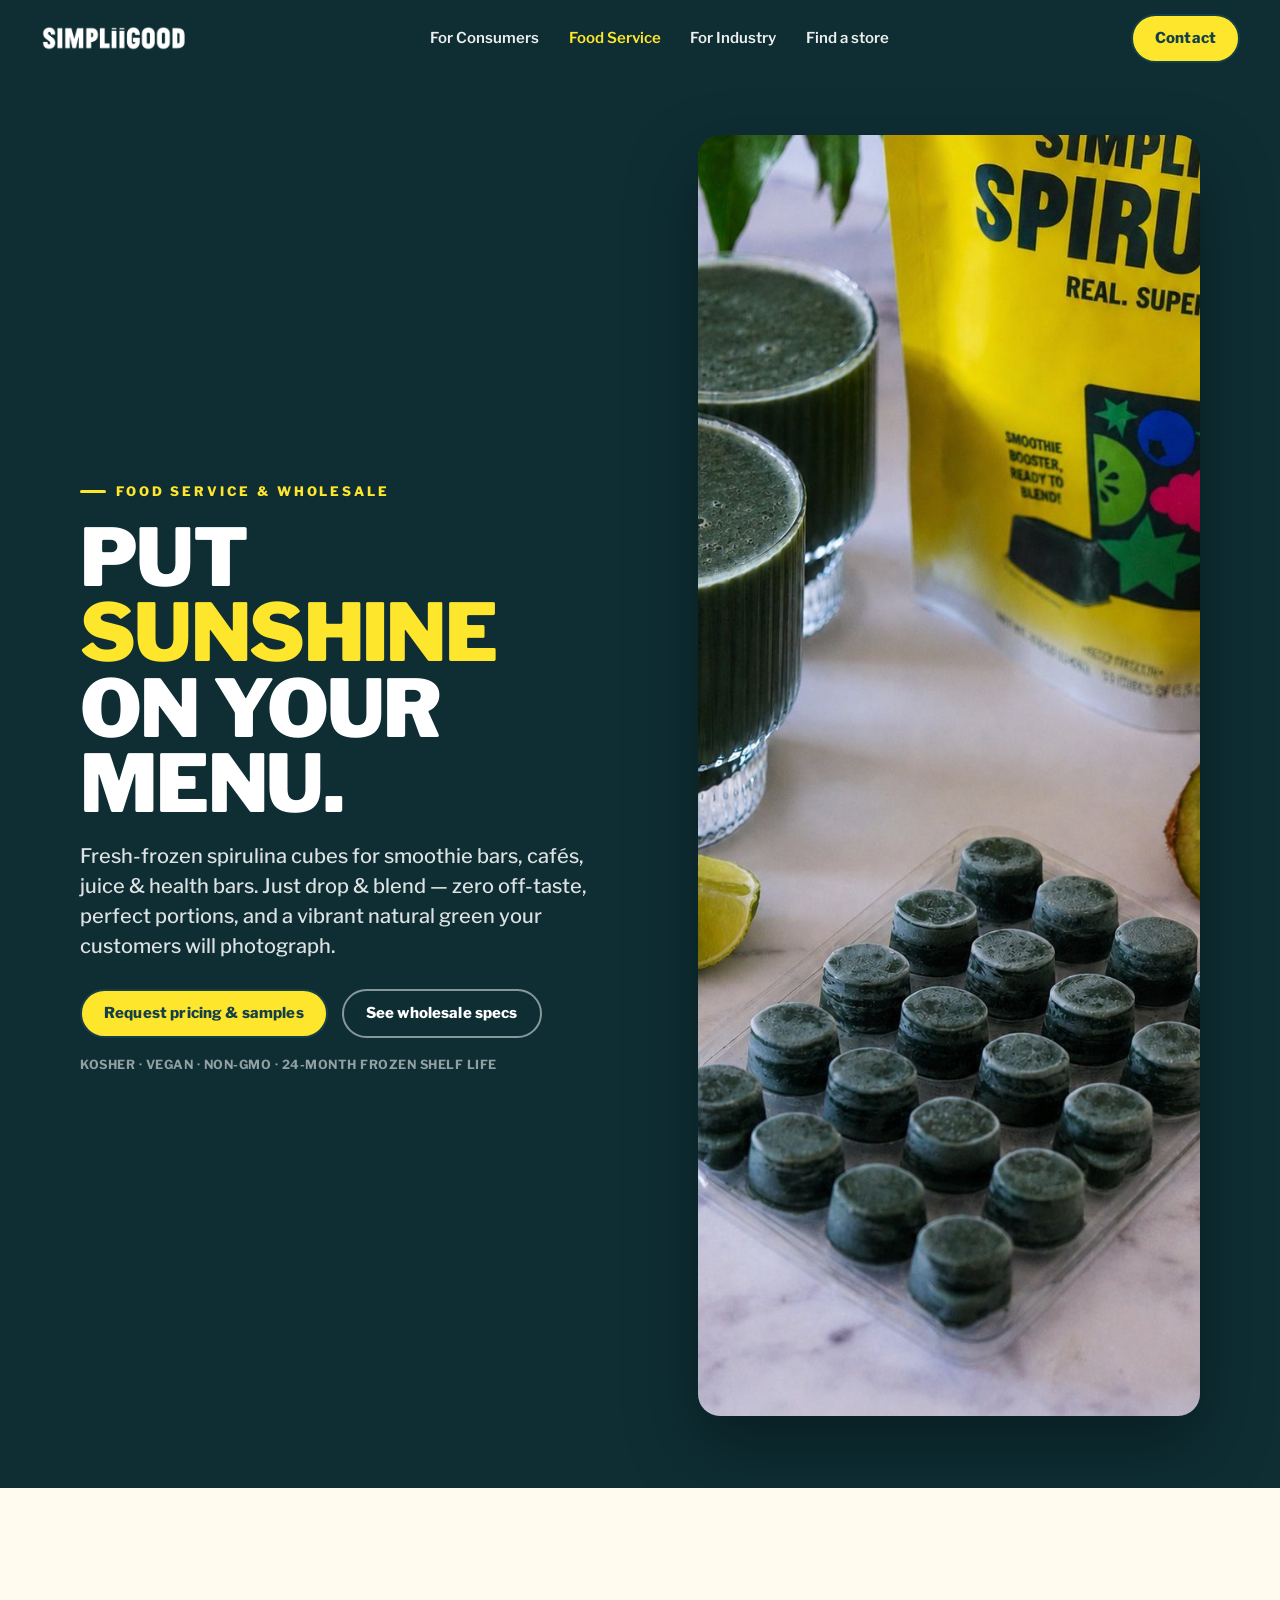
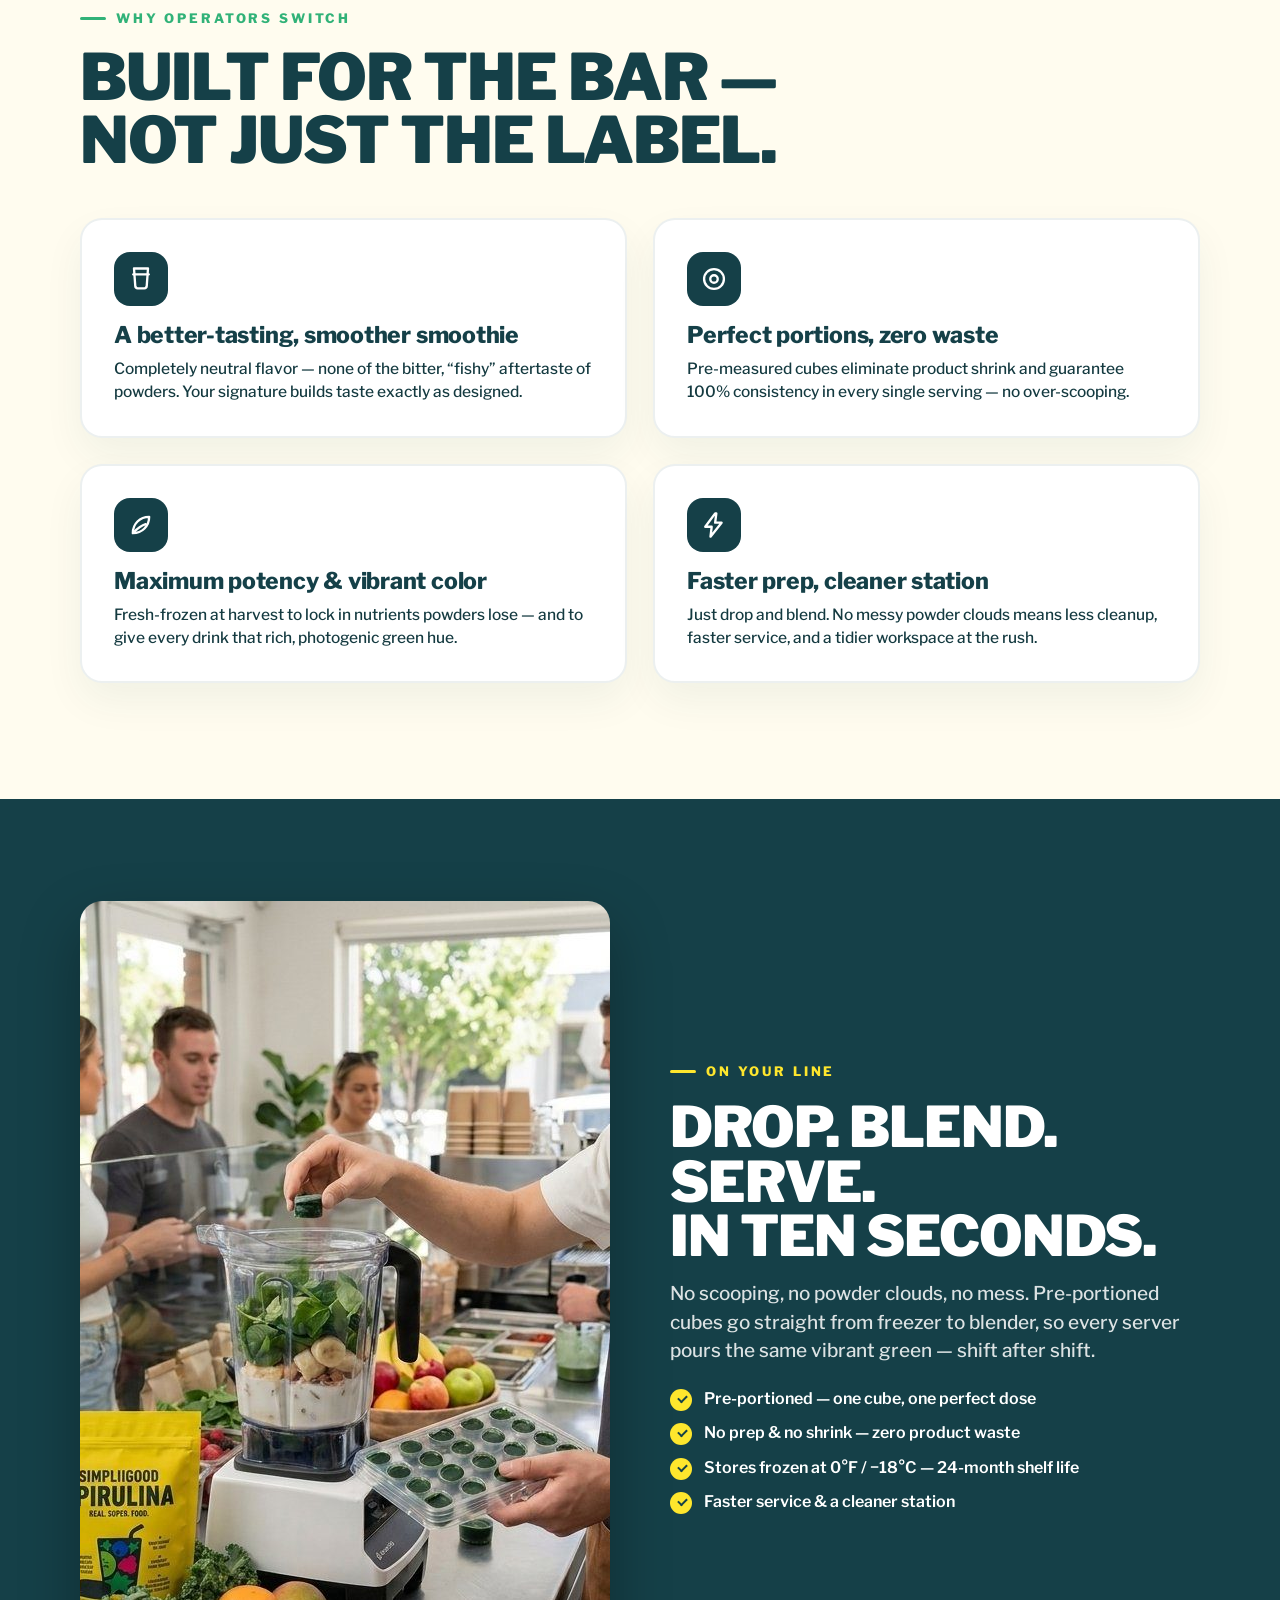
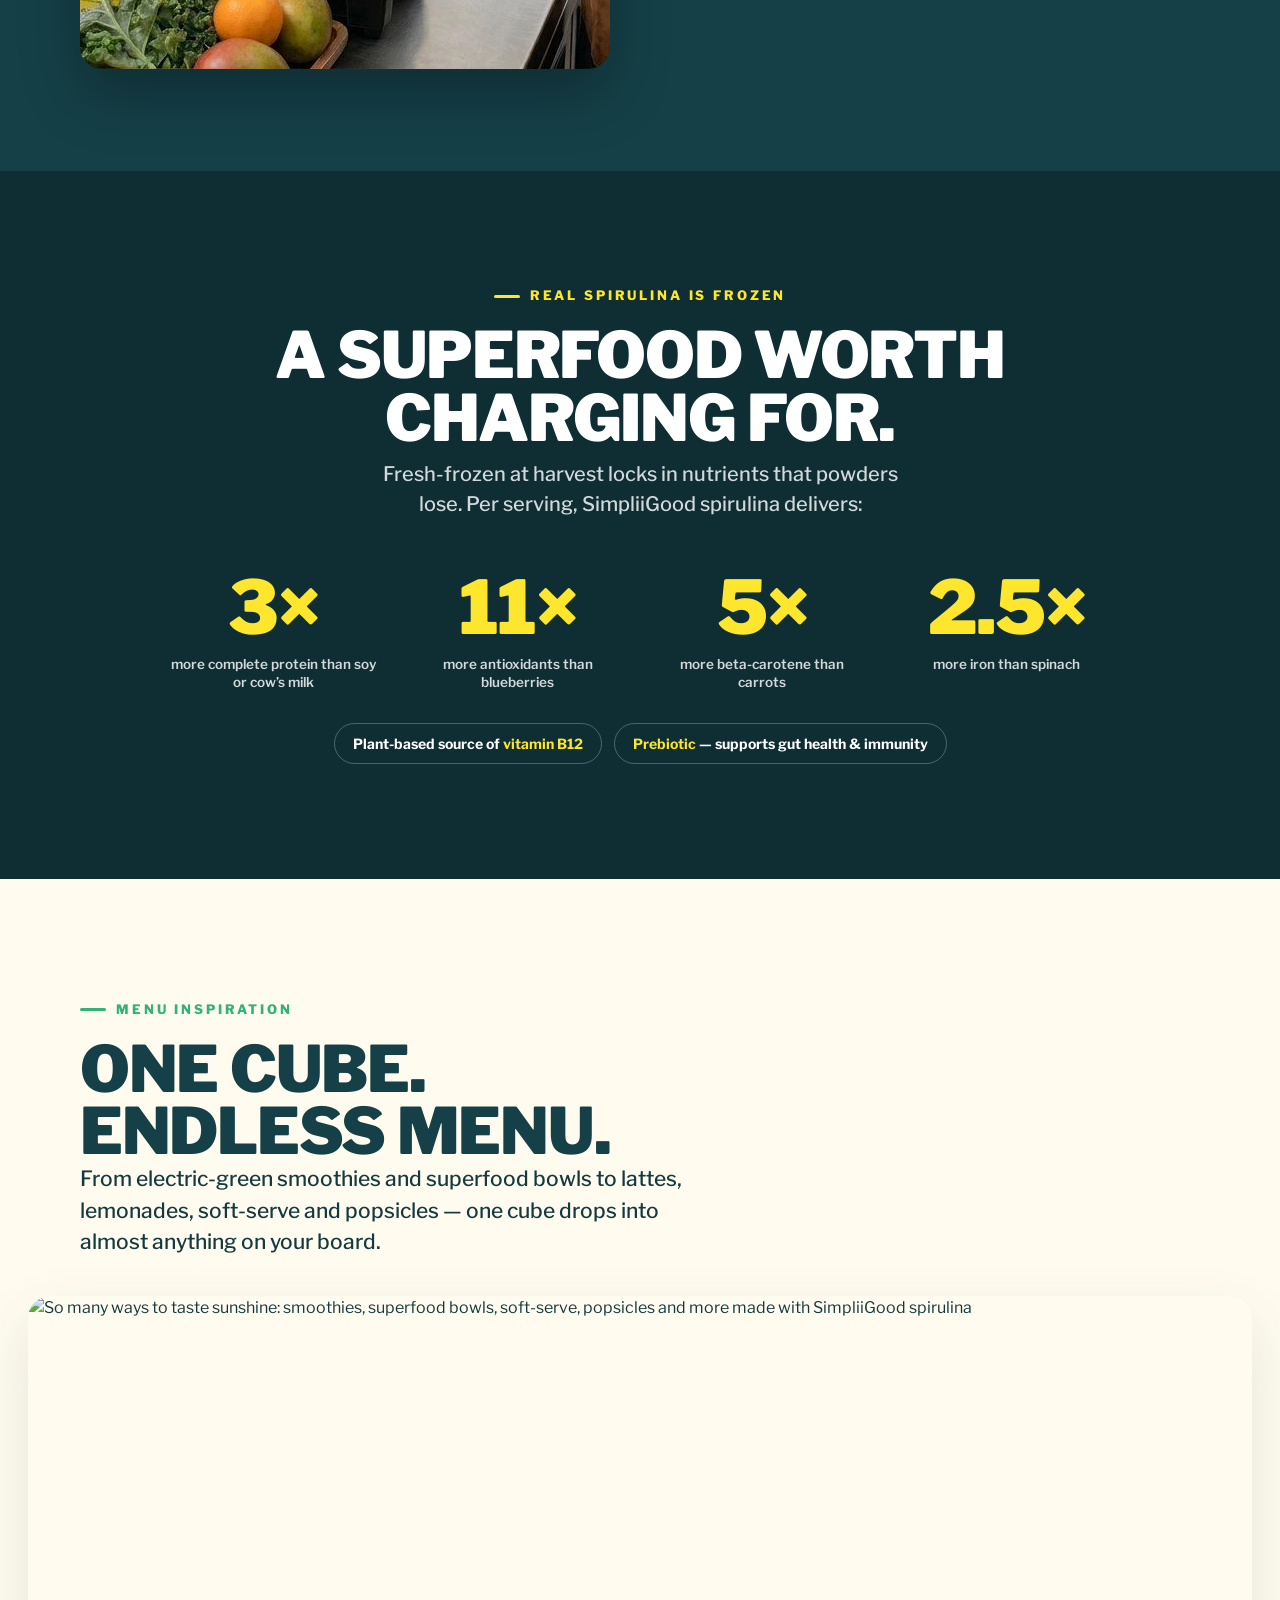
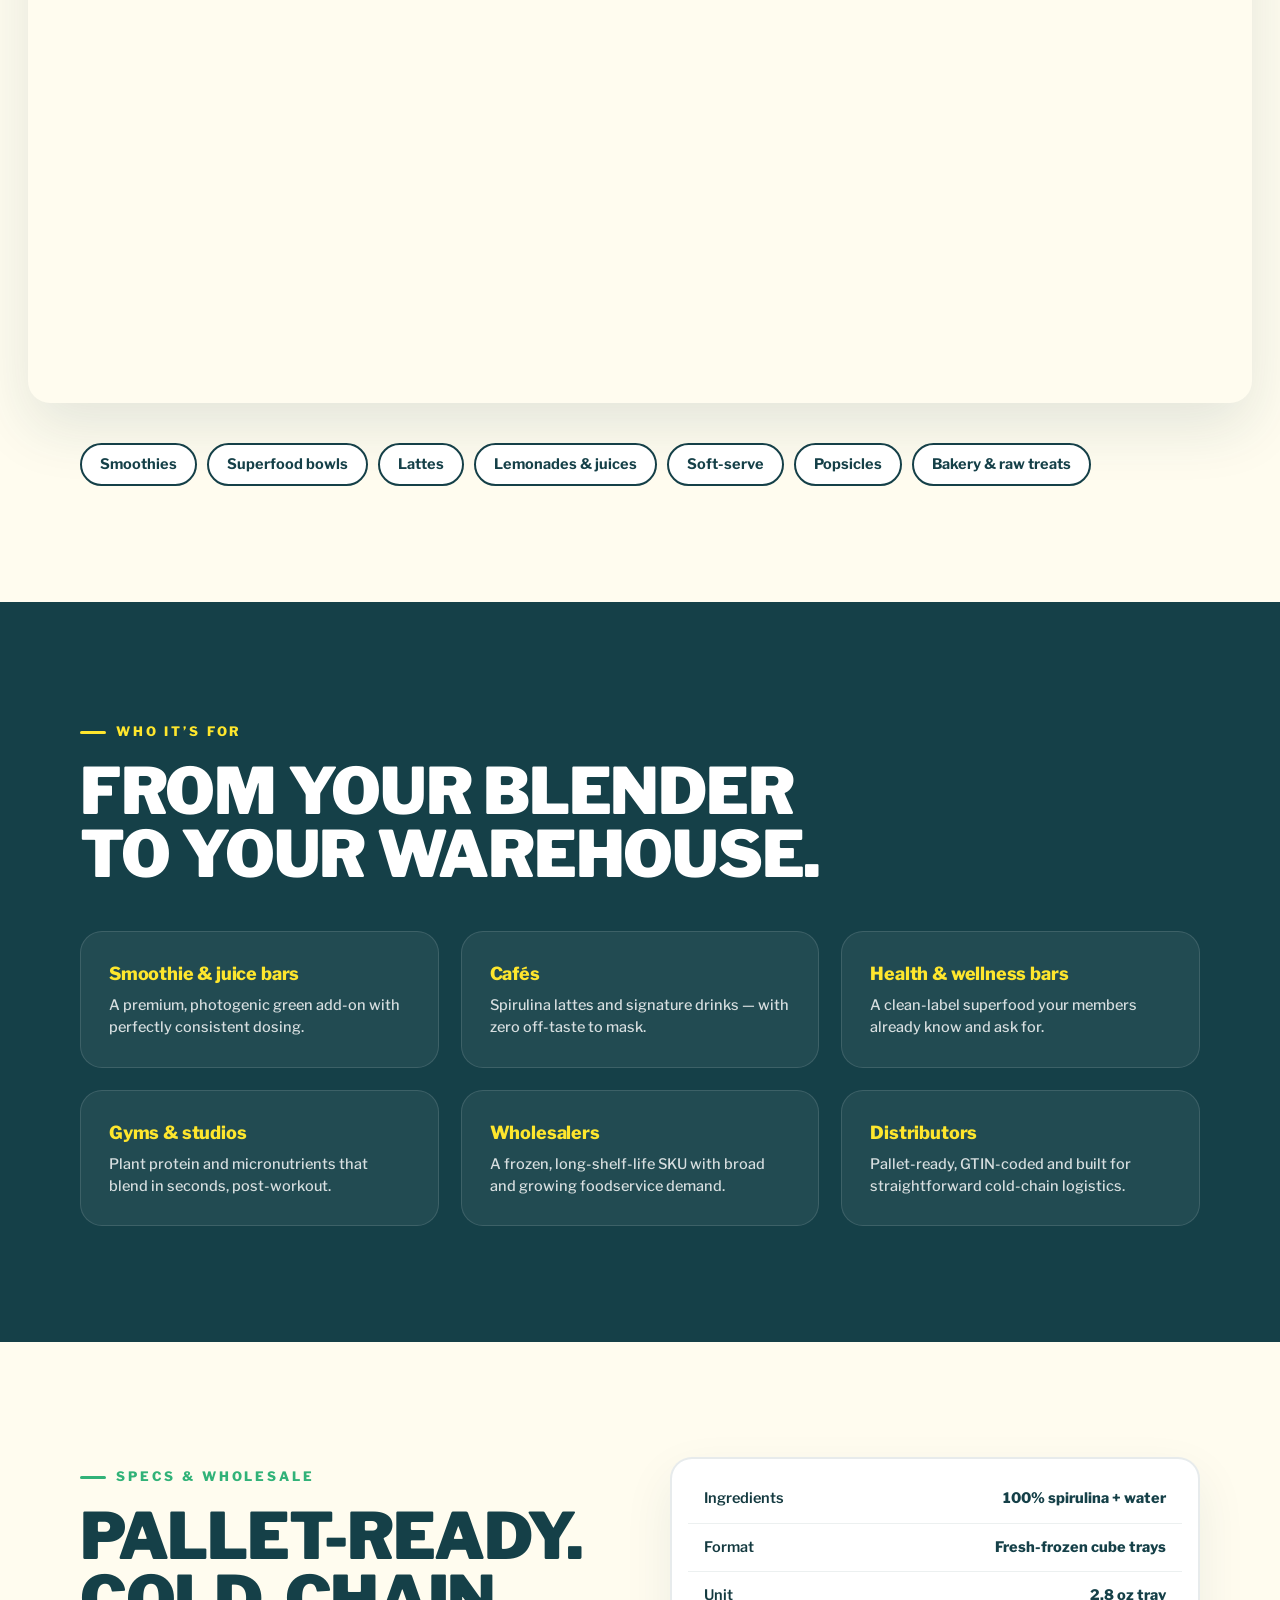
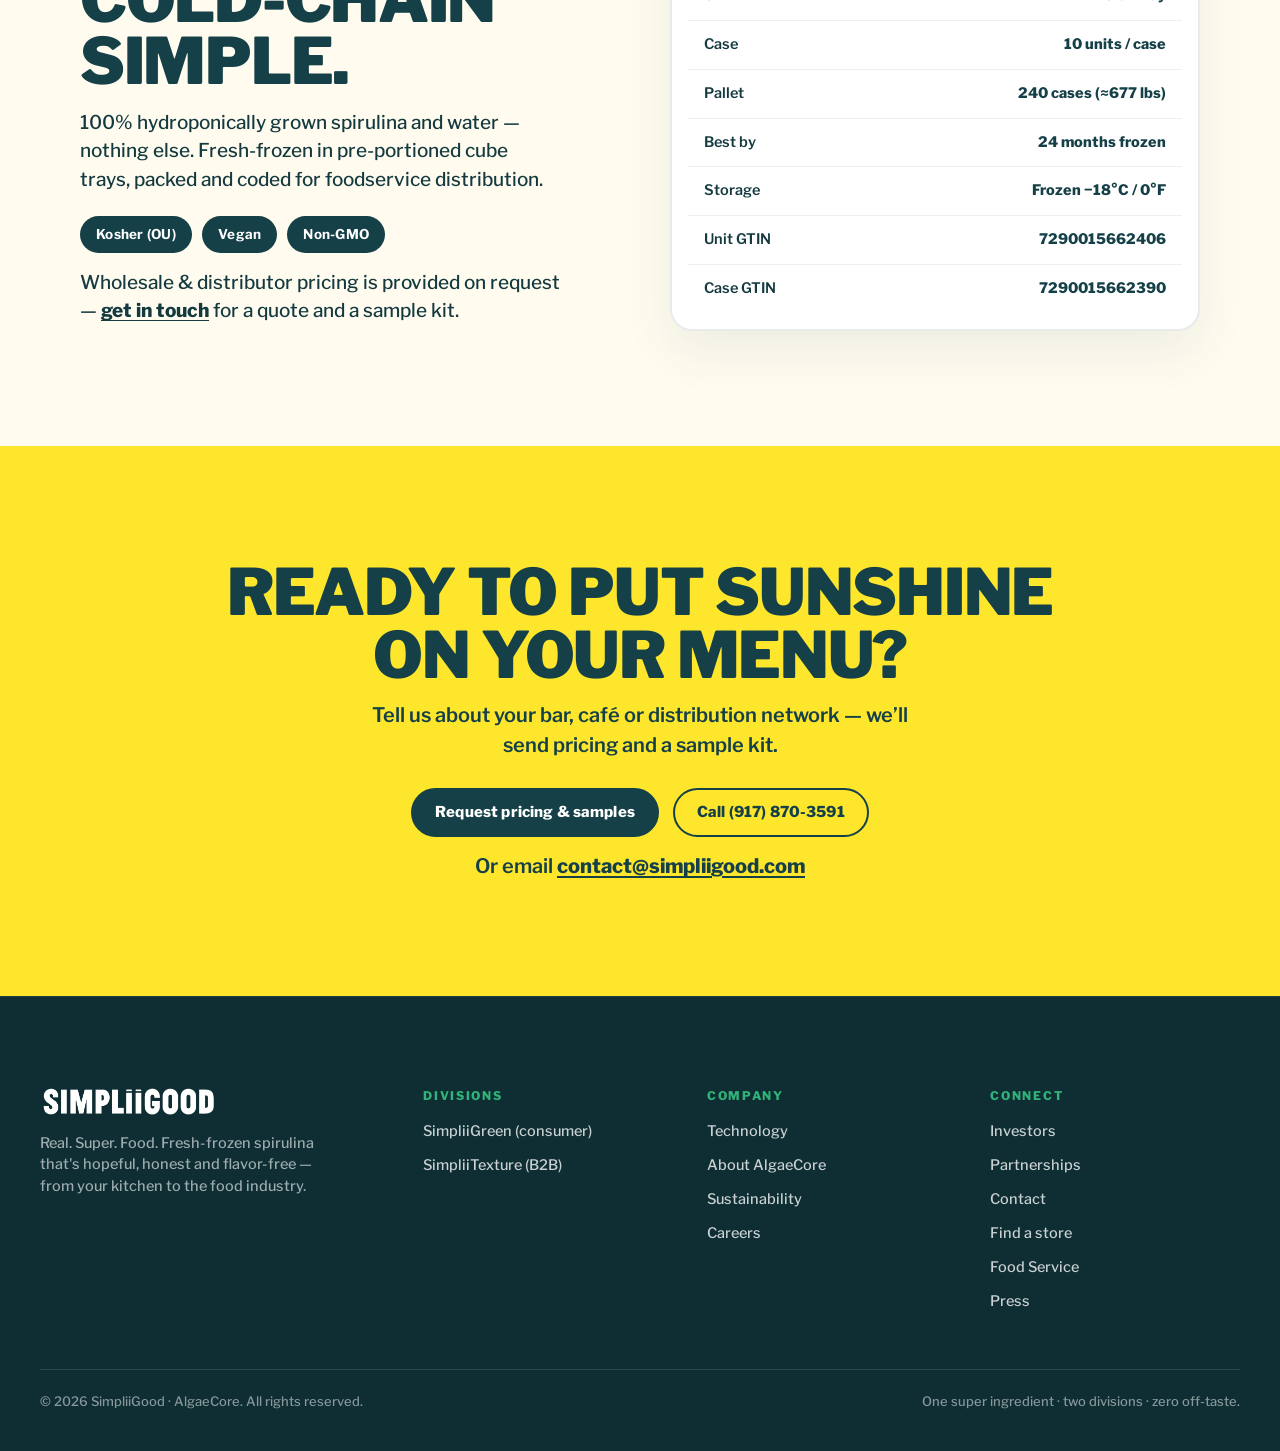
==== commit b8aae080: "Update contact email addresses in food-service.html" ====
--- a/food-service.html
+++ b/food-service.html
@@ -466,10 +466,10 @@
     <h2 class="reveal">Ready to put sunshine<br>on your menu?</h2>
     <p class="reveal d1">Tell us about your bar, café or distribution network — we’ll send pricing and a sample kit.</p>
     <div class="fs-cta-row reveal d2">
-      <a class="cta solid" href="mailto:hello@simpliigood.com?subject=SimpliiGood%20Food%20Service%20enquiry">Request pricing &amp; samples</a>
+      <a class="cta solid" href="mailto:contact@simpliigood.com?subject=SimpliiGood%20Food%20Service%20enquiry">Request pricing &amp; samples</a>
       <a class="cta line" href="tel:+19178703591">Call (917) 870-3591</a>
     </div>
-    <p class="fs-cta-sub reveal d3">Or email <a href="mailto:hello@simpliigood.com">hello@simpliigood.com</a></p>
+    <p class="fs-cta-sub reveal d3">Or email <a href="mailto:contact@simpliigood.com">contact@simpliigood.com</a></p>
   </div>
 </section>
 </main>
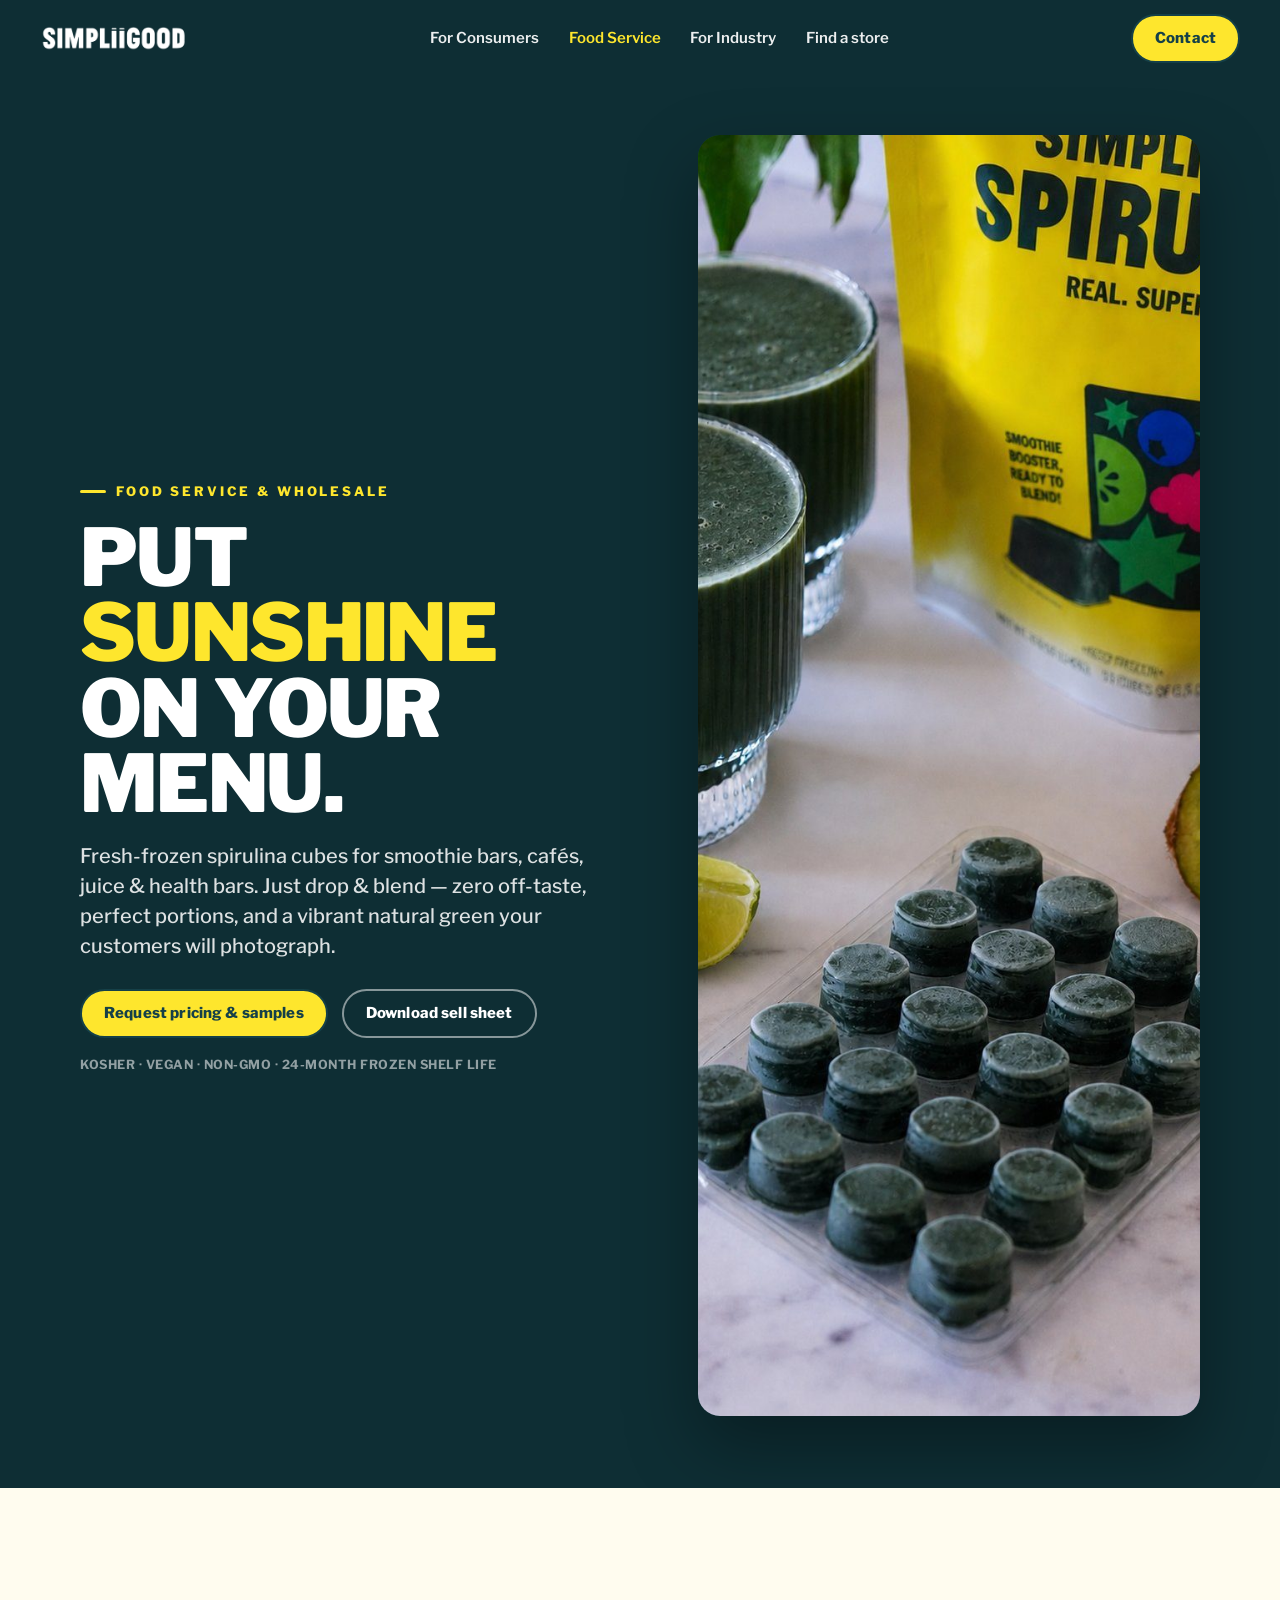
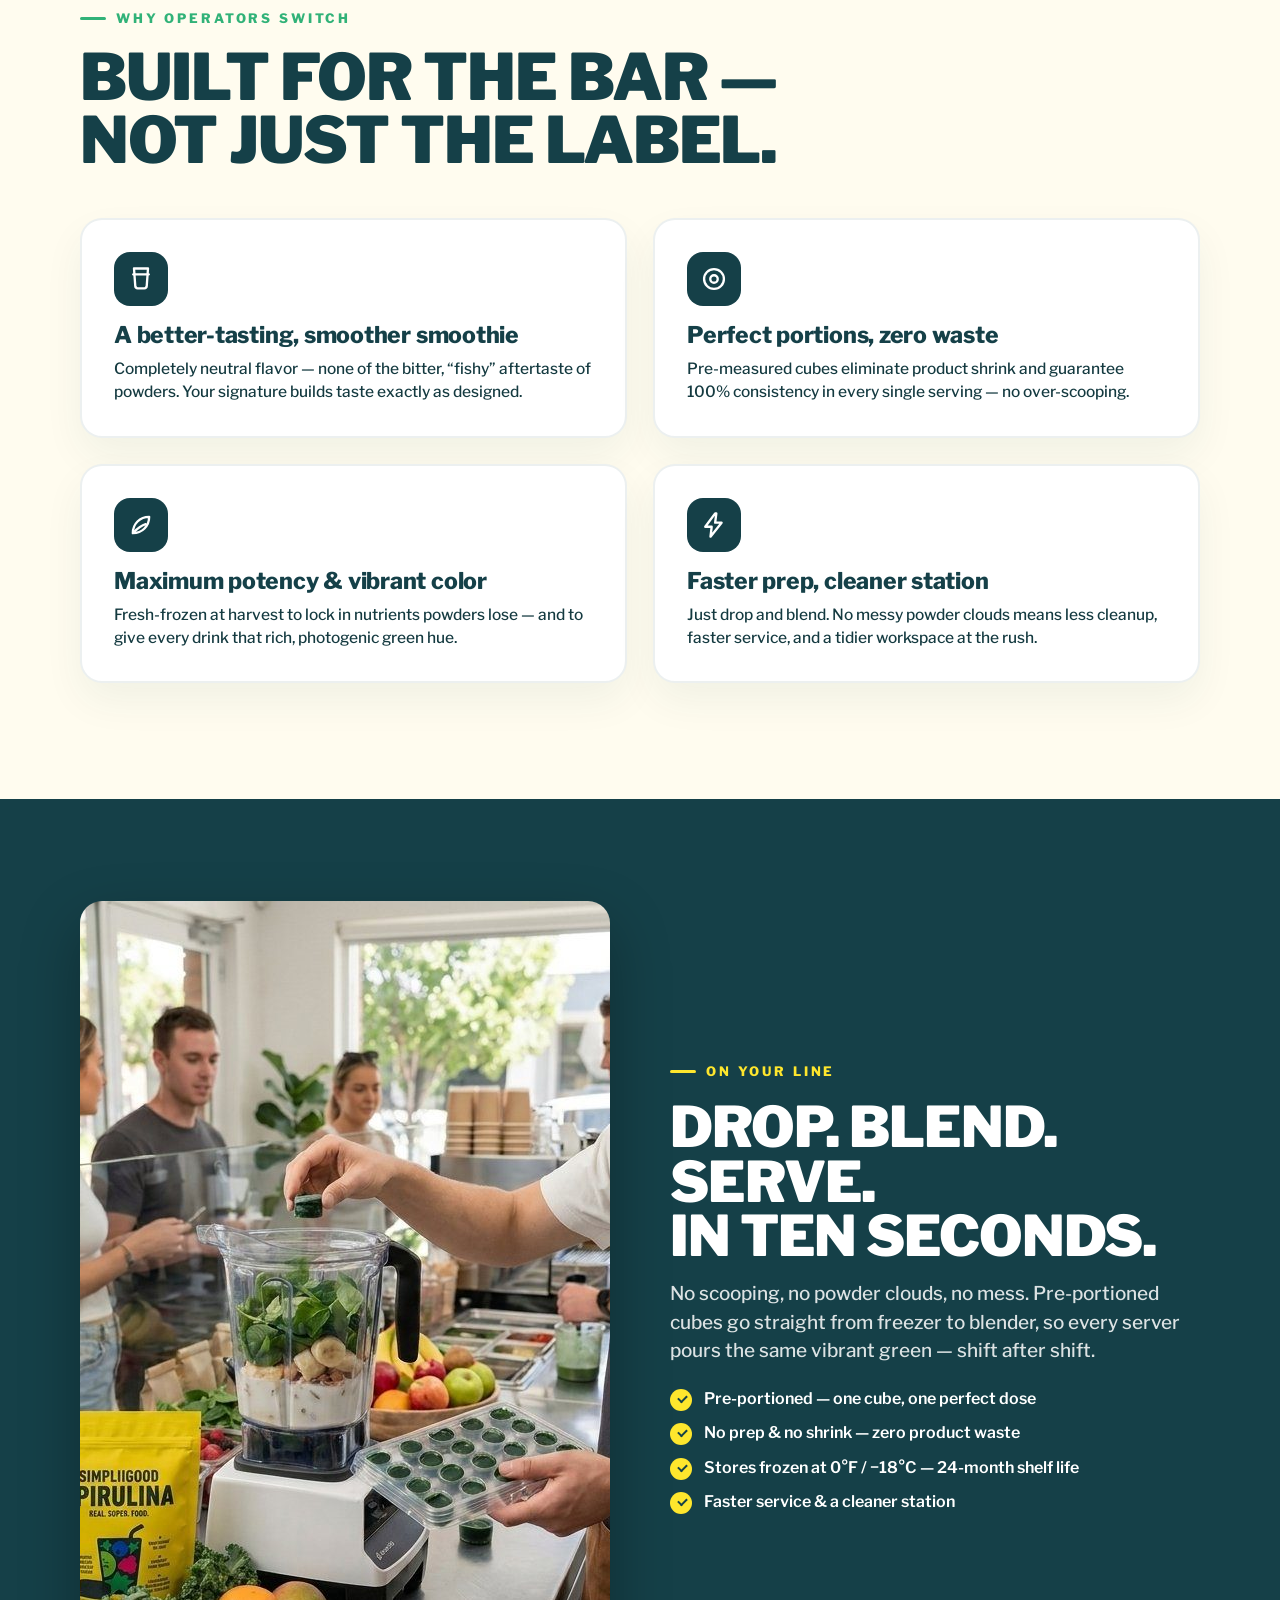
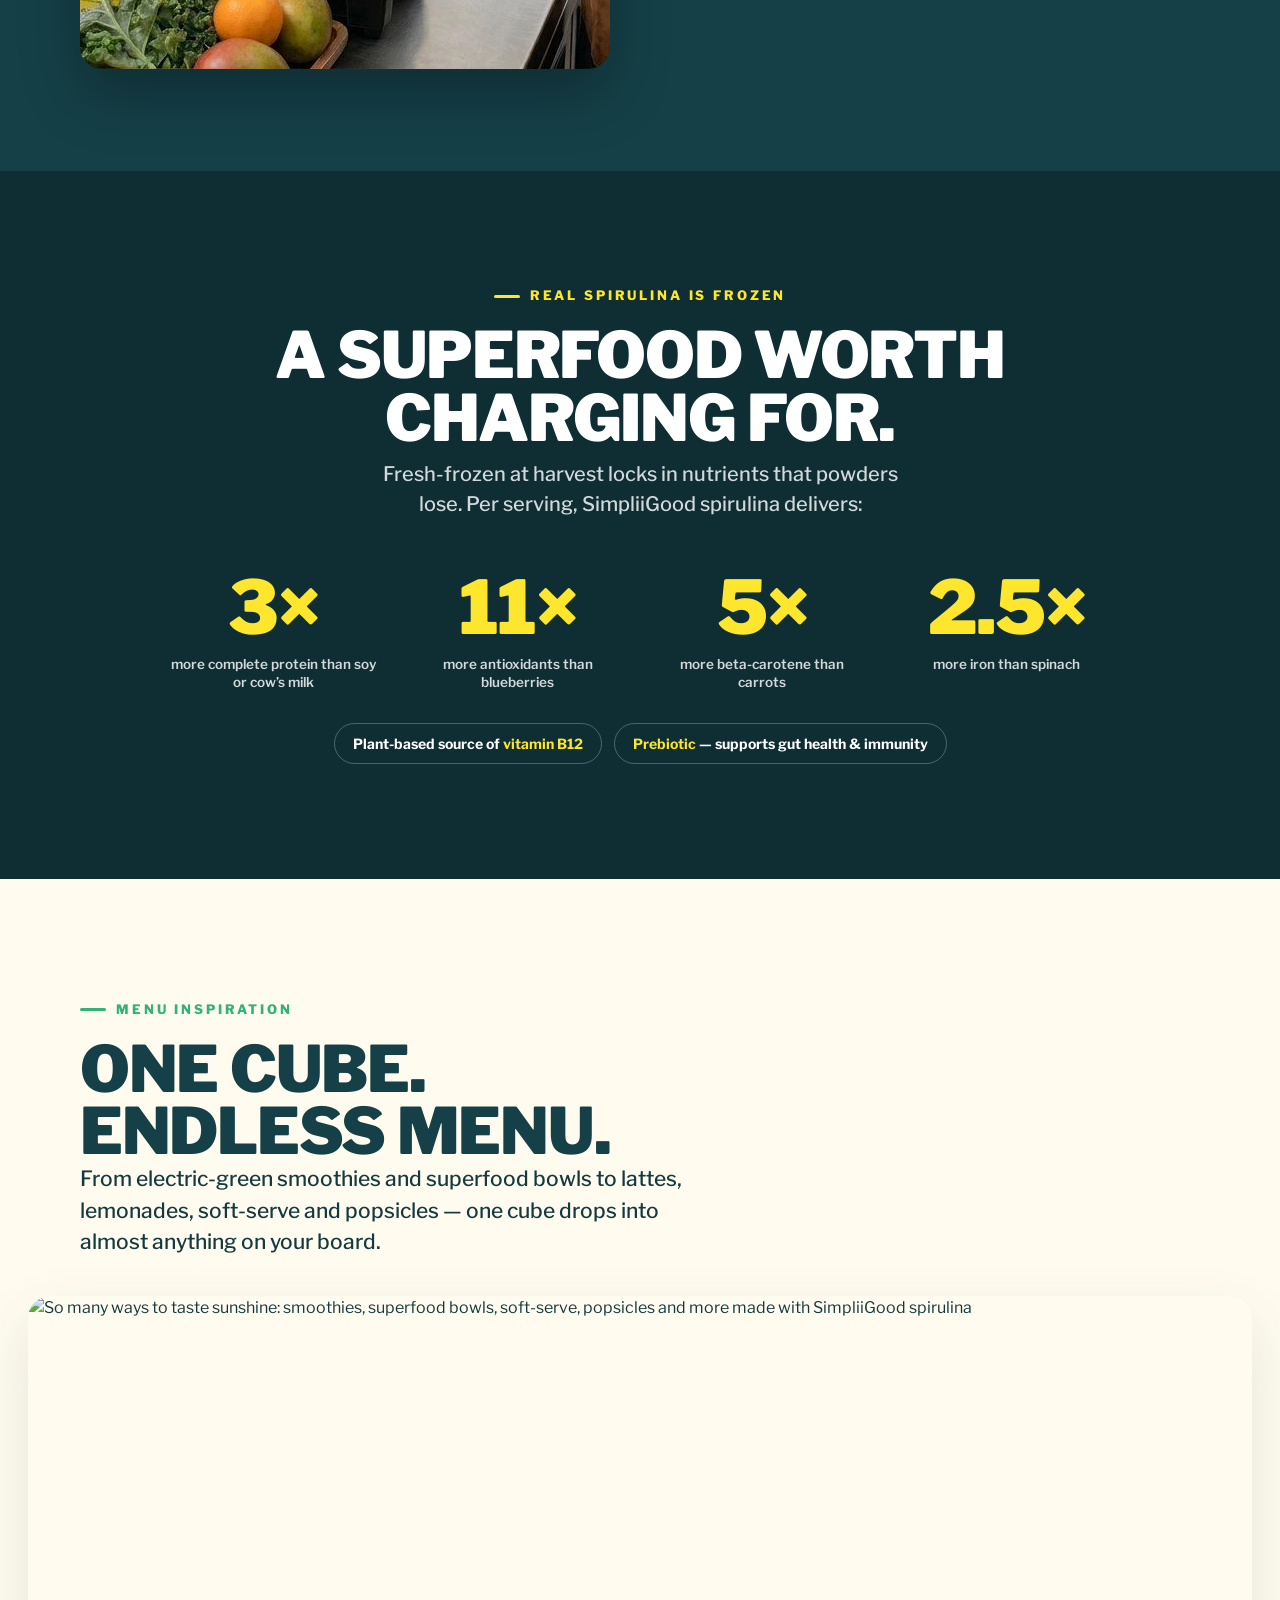
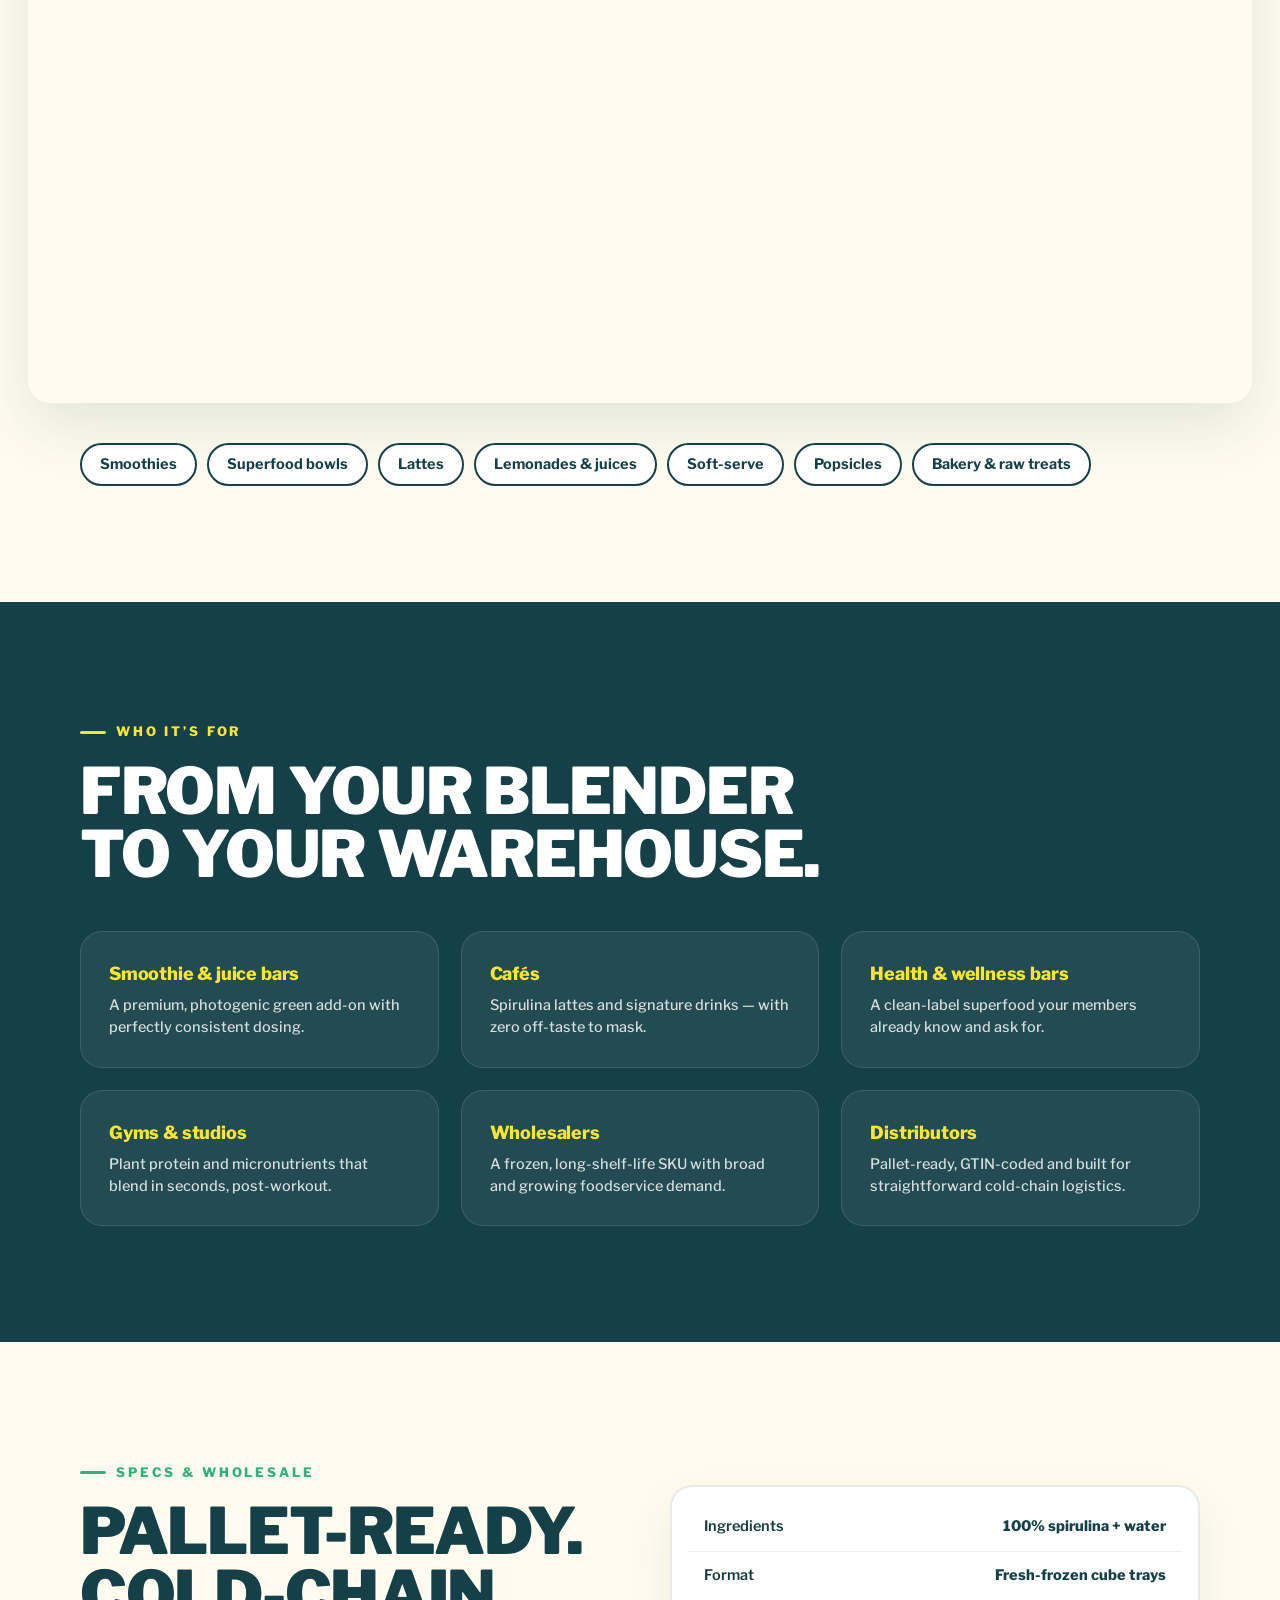
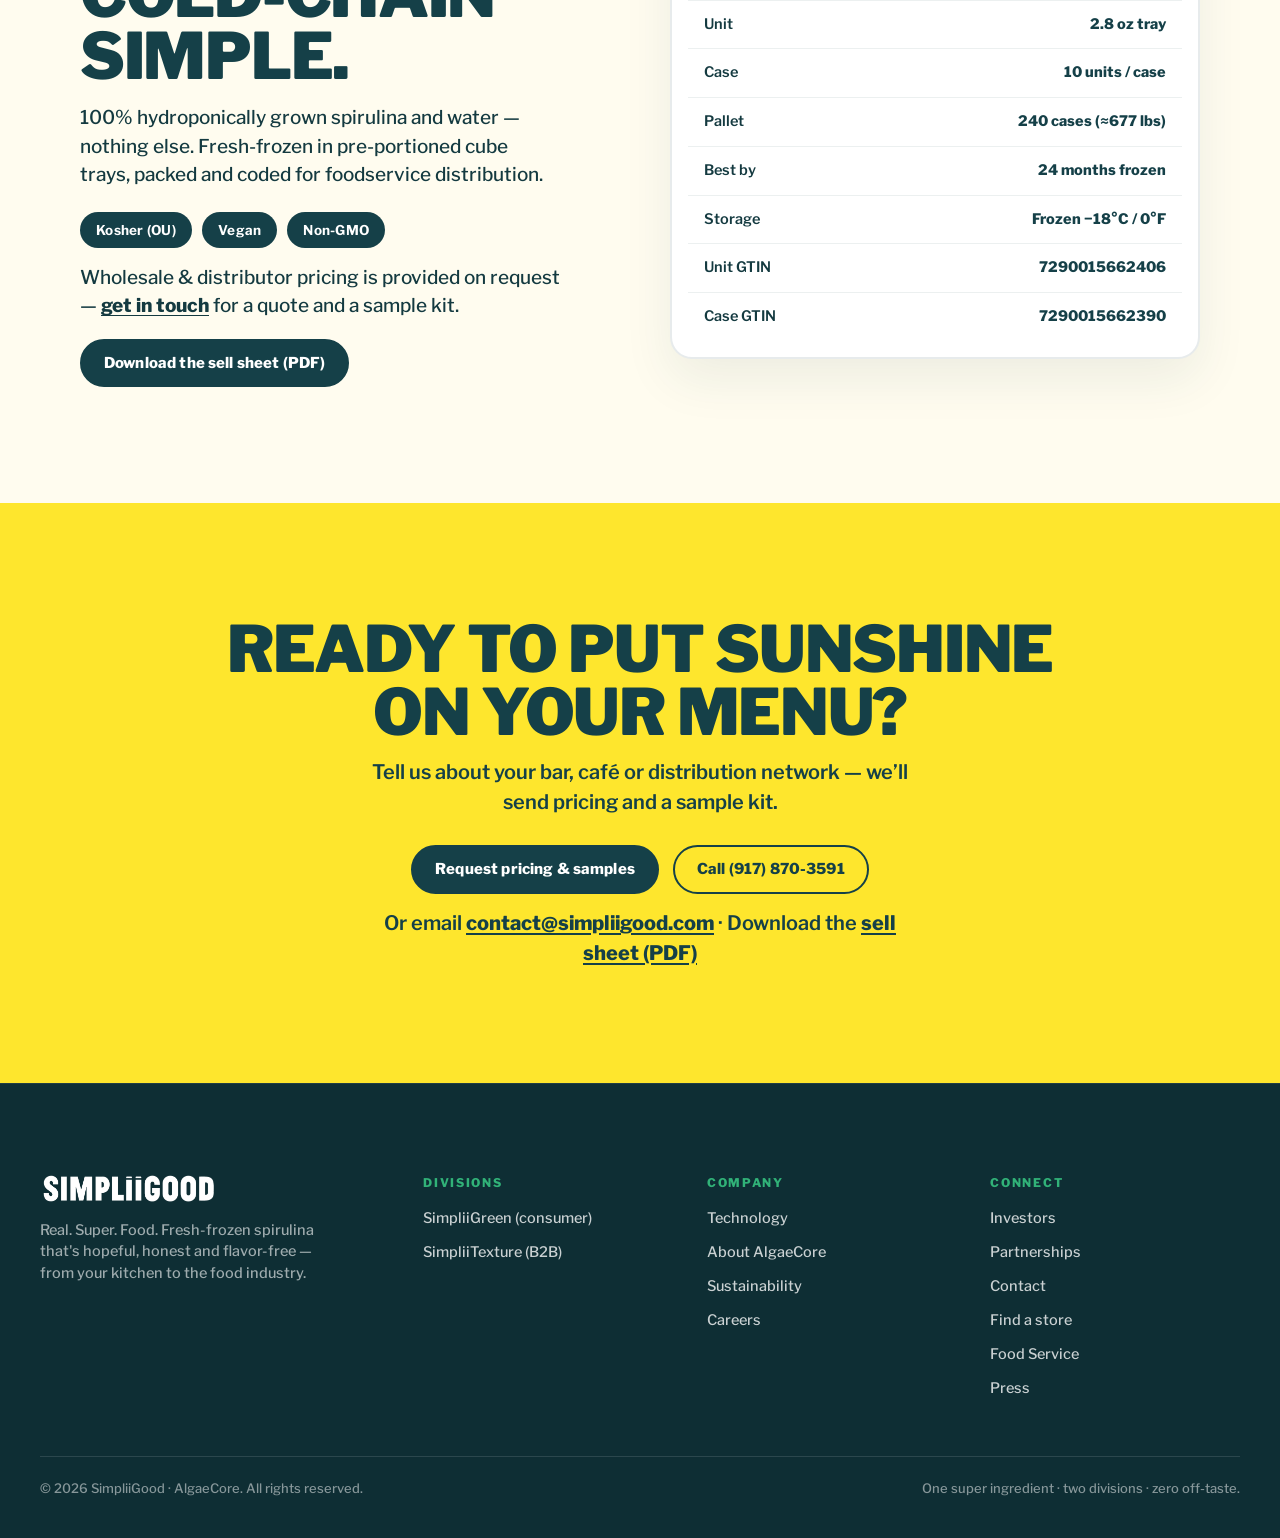
==== commit 16c3bbb1: "Update food-service.html" ====
--- a/food-service.html
+++ b/food-service.html
@@ -243,6 +243,7 @@
 .fs-badges span{background:var(--green);color:#fff;border-radius:999px;padding:8px 16px;font-weight:700;font-size:13.5px;letter-spacing:.02em}
 .fs-price-note{margin-top:22px;font-weight:600;color:var(--green);font-size:15.5px;max-width:460px}
 .fs-price-note a{text-decoration:underline;text-underline-offset:3px;font-weight:800}
+.fs-dl{margin-top:18px;display:inline-flex}
 .fs-spec-table{background:#fff;border:2px solid rgba(21,64,72,.10);border-radius:var(--r);padding:clamp(8px,1.4vw,16px);box-shadow:0 20px 50px rgba(21,64,72,.08)}
 .fs-spec-table dl{margin:0}
 .fs-spec-table dl>div{display:flex;justify-content:space-between;gap:16px;padding:13px clamp(8px,1.4vw,16px);border-bottom:1px solid rgba(21,64,72,.08)}
@@ -326,7 +327,7 @@
       <p class="fs-lead">Fresh-frozen spirulina cubes for smoothie bars, cafés, juice &amp; health bars. Just drop &amp; blend — zero off-taste, perfect portions, and a vibrant natural green your customers will photograph.</p>
       <div class="fs-cta-row">
         <a class="cta" href="#contact">Request pricing &amp; samples</a>
-        <a class="cta ghost-dark" href="#spec">See wholesale specs</a>
+        <a class="cta ghost-dark" href="SimpliiGood-FoodService-SellSheet.pdf" target="_blank" rel="noopener">Download sell sheet</a>
       </div>
       <p class="fs-hero-note">Kosher · Vegan · Non-GMO · 24-month frozen shelf life</p>
     </div>
@@ -443,6 +444,7 @@
         <span>Kosher (OU)</span><span>Vegan</span><span>Non-GMO</span>
       </div>
       <p class="fs-price-note reveal d3">Wholesale &amp; distributor pricing is provided on request — <a href="#contact">get in touch</a> for a quote and a sample kit.</p>
+      <a class="cta solid fs-dl reveal d3" href="SimpliiGood-FoodService-SellSheet.pdf" target="_blank" rel="noopener">Download the sell sheet (PDF)</a>
     </div>
     <div class="fs-spec-table reveal d2">
       <dl>
@@ -469,7 +471,7 @@
       <a class="cta solid" href="mailto:contact@simpliigood.com?subject=SimpliiGood%20Food%20Service%20enquiry">Request pricing &amp; samples</a>
       <a class="cta line" href="tel:+19178703591">Call (917) 870-3591</a>
     </div>
-    <p class="fs-cta-sub reveal d3">Or email <a href="mailto:contact@simpliigood.com">contact@simpliigood.com</a></p>
+    <p class="fs-cta-sub reveal d3">Or email <a href="mailto:contact@simpliigood.com">contact@simpliigood.com</a> · Download the <a href="SimpliiGood-FoodService-SellSheet.pdf" target="_blank" rel="noopener">sell sheet (PDF)</a></p>
   </div>
 </section>
 </main>
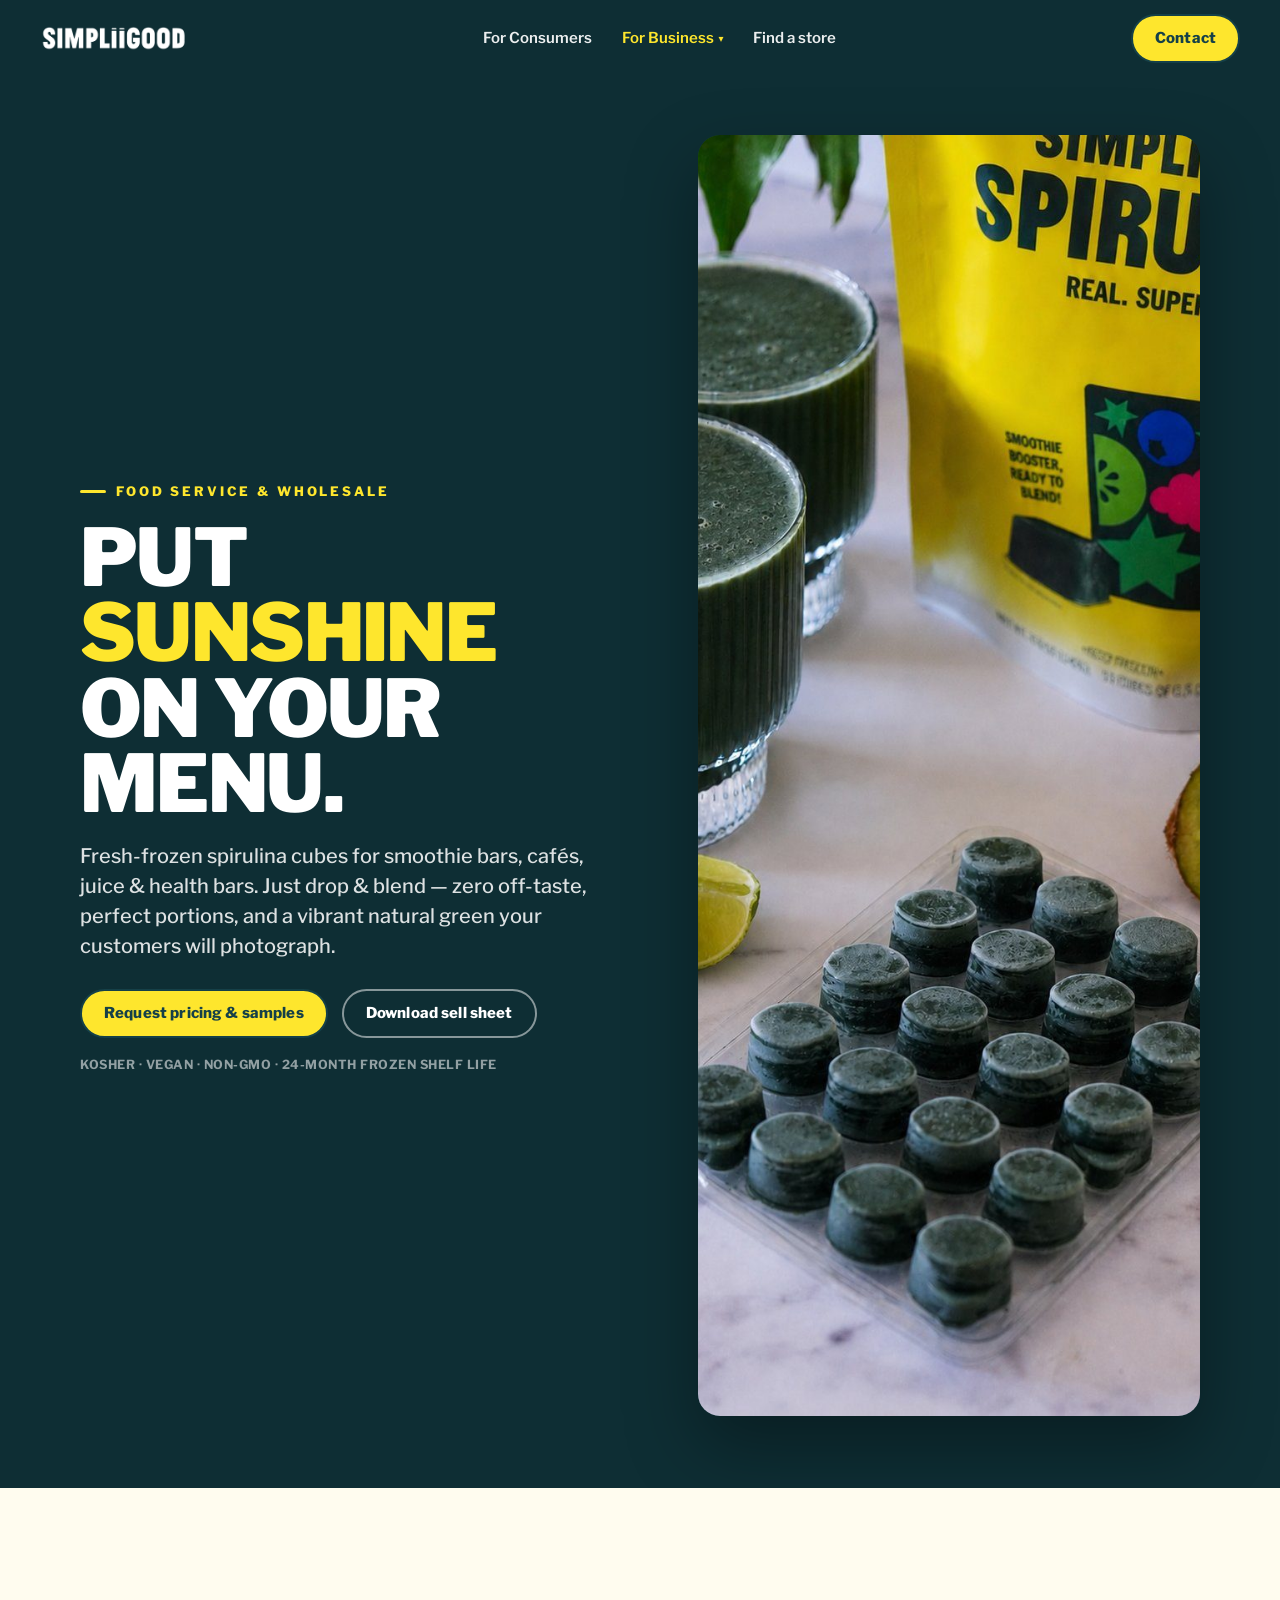
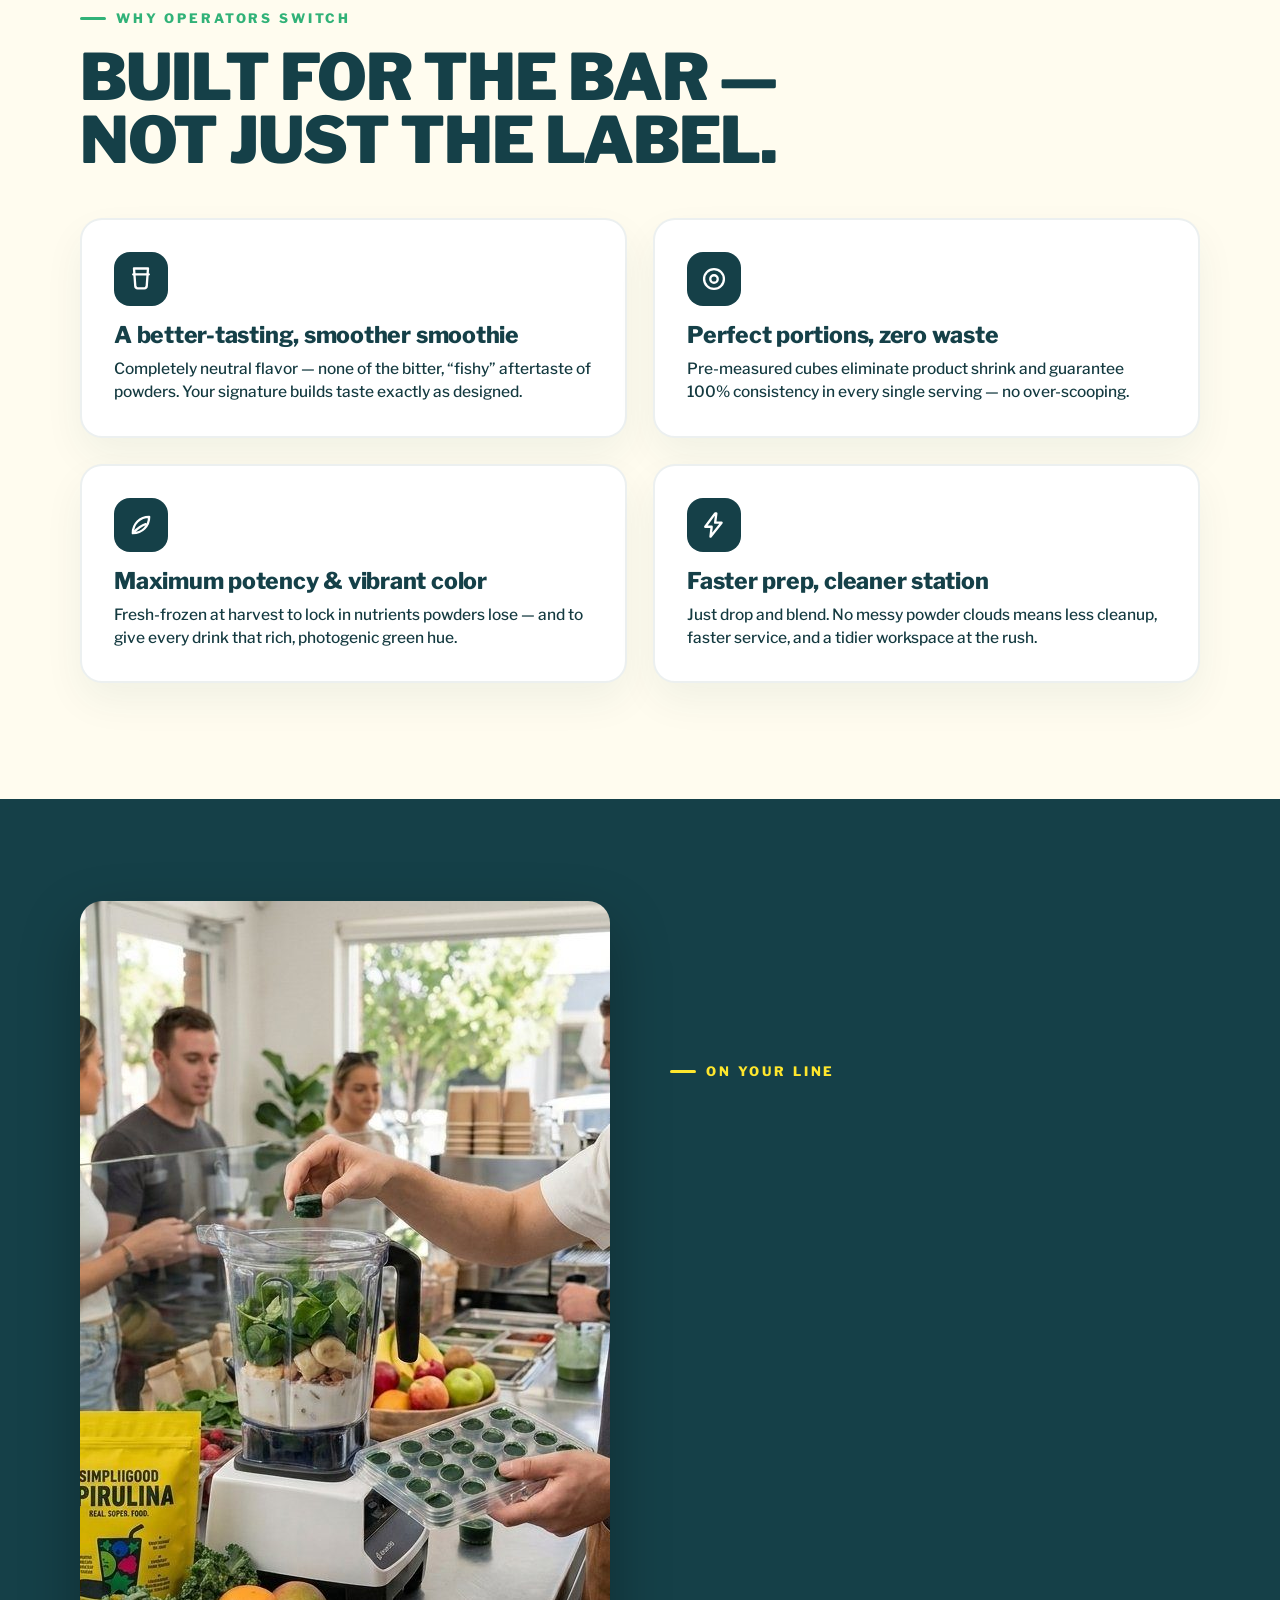
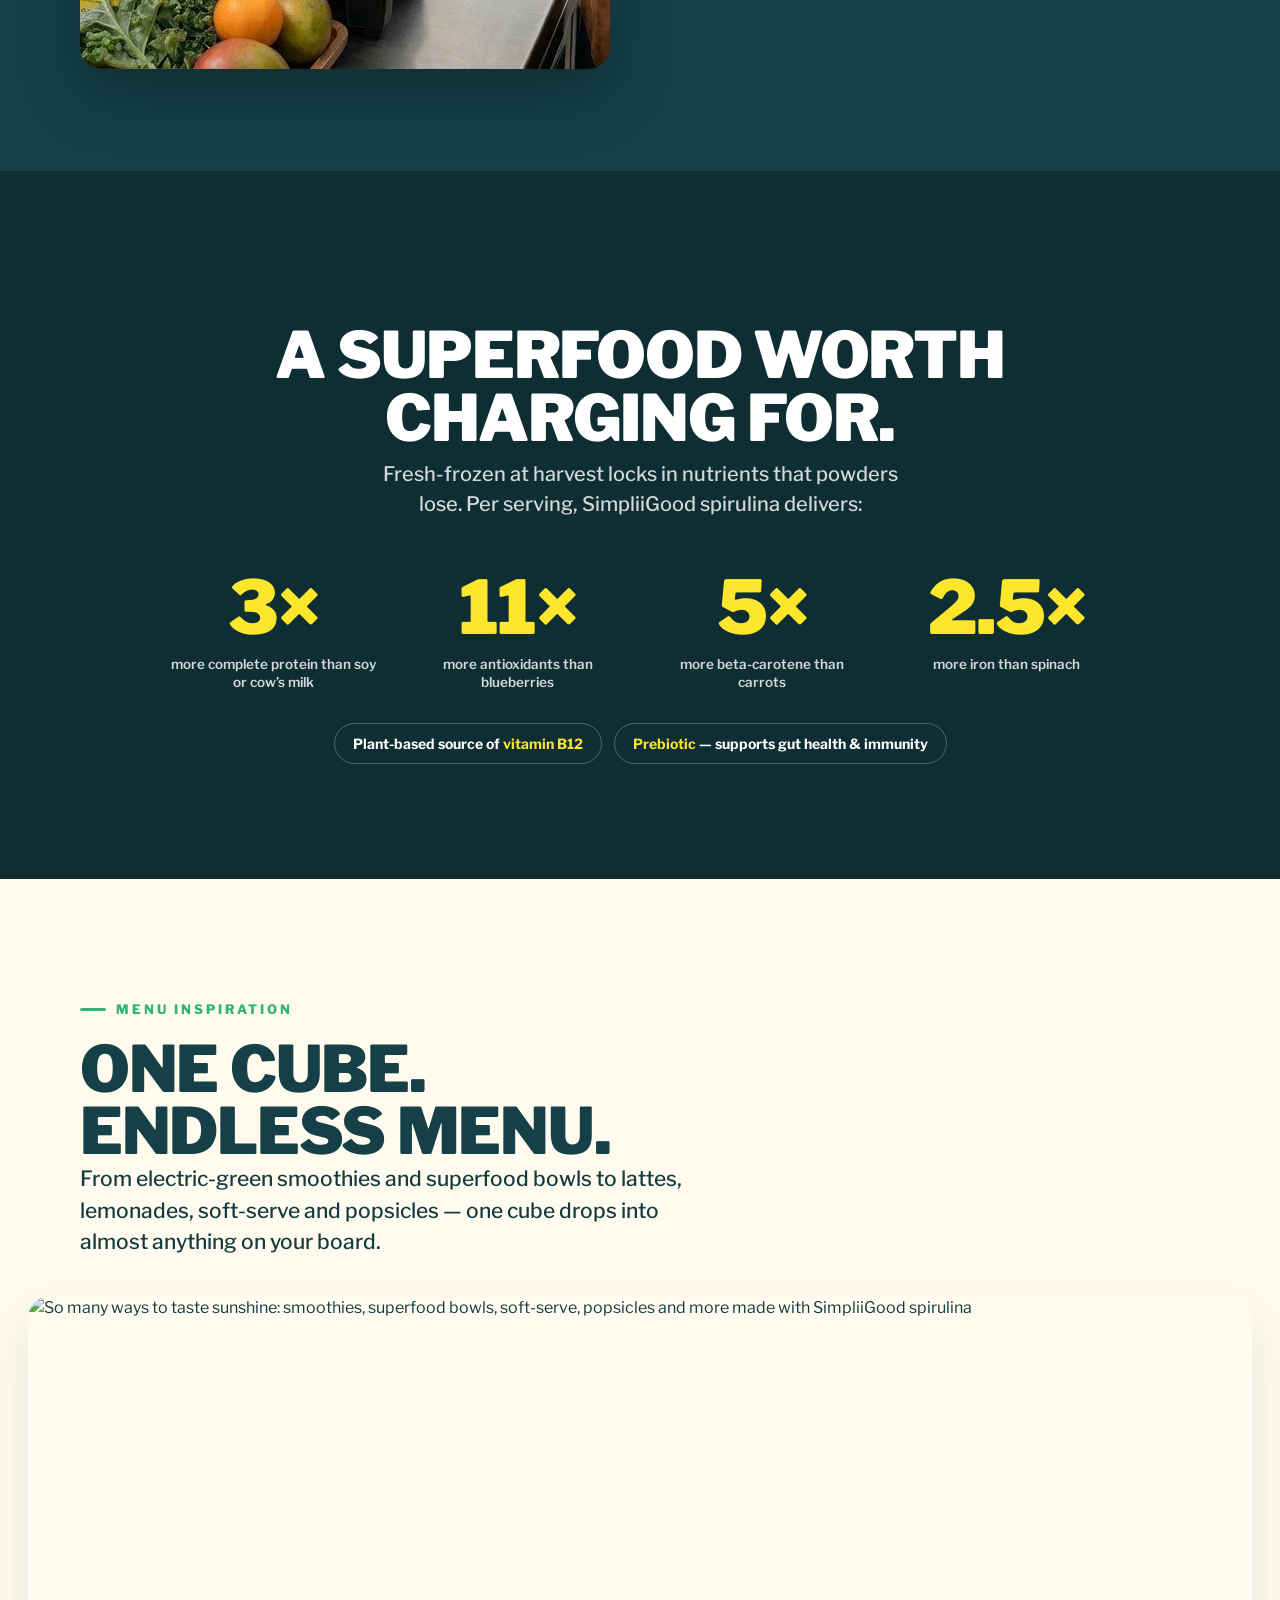
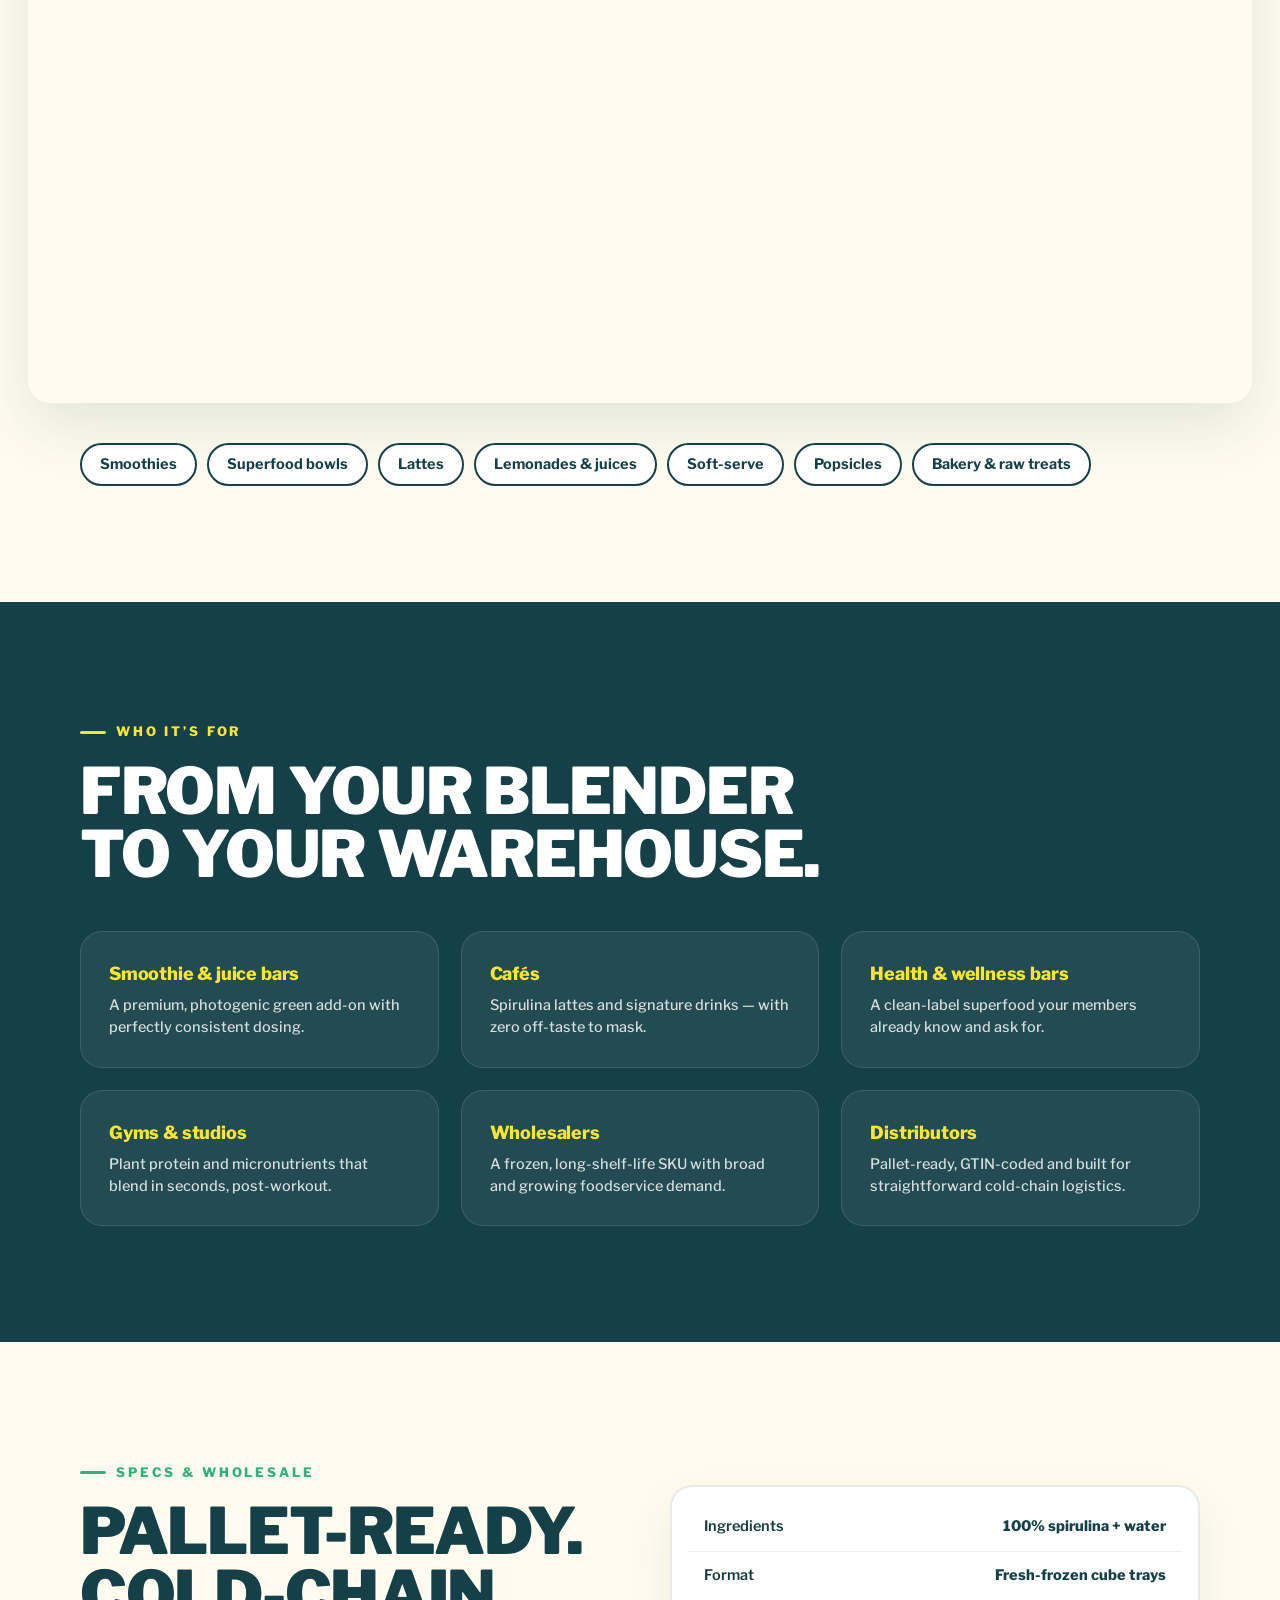
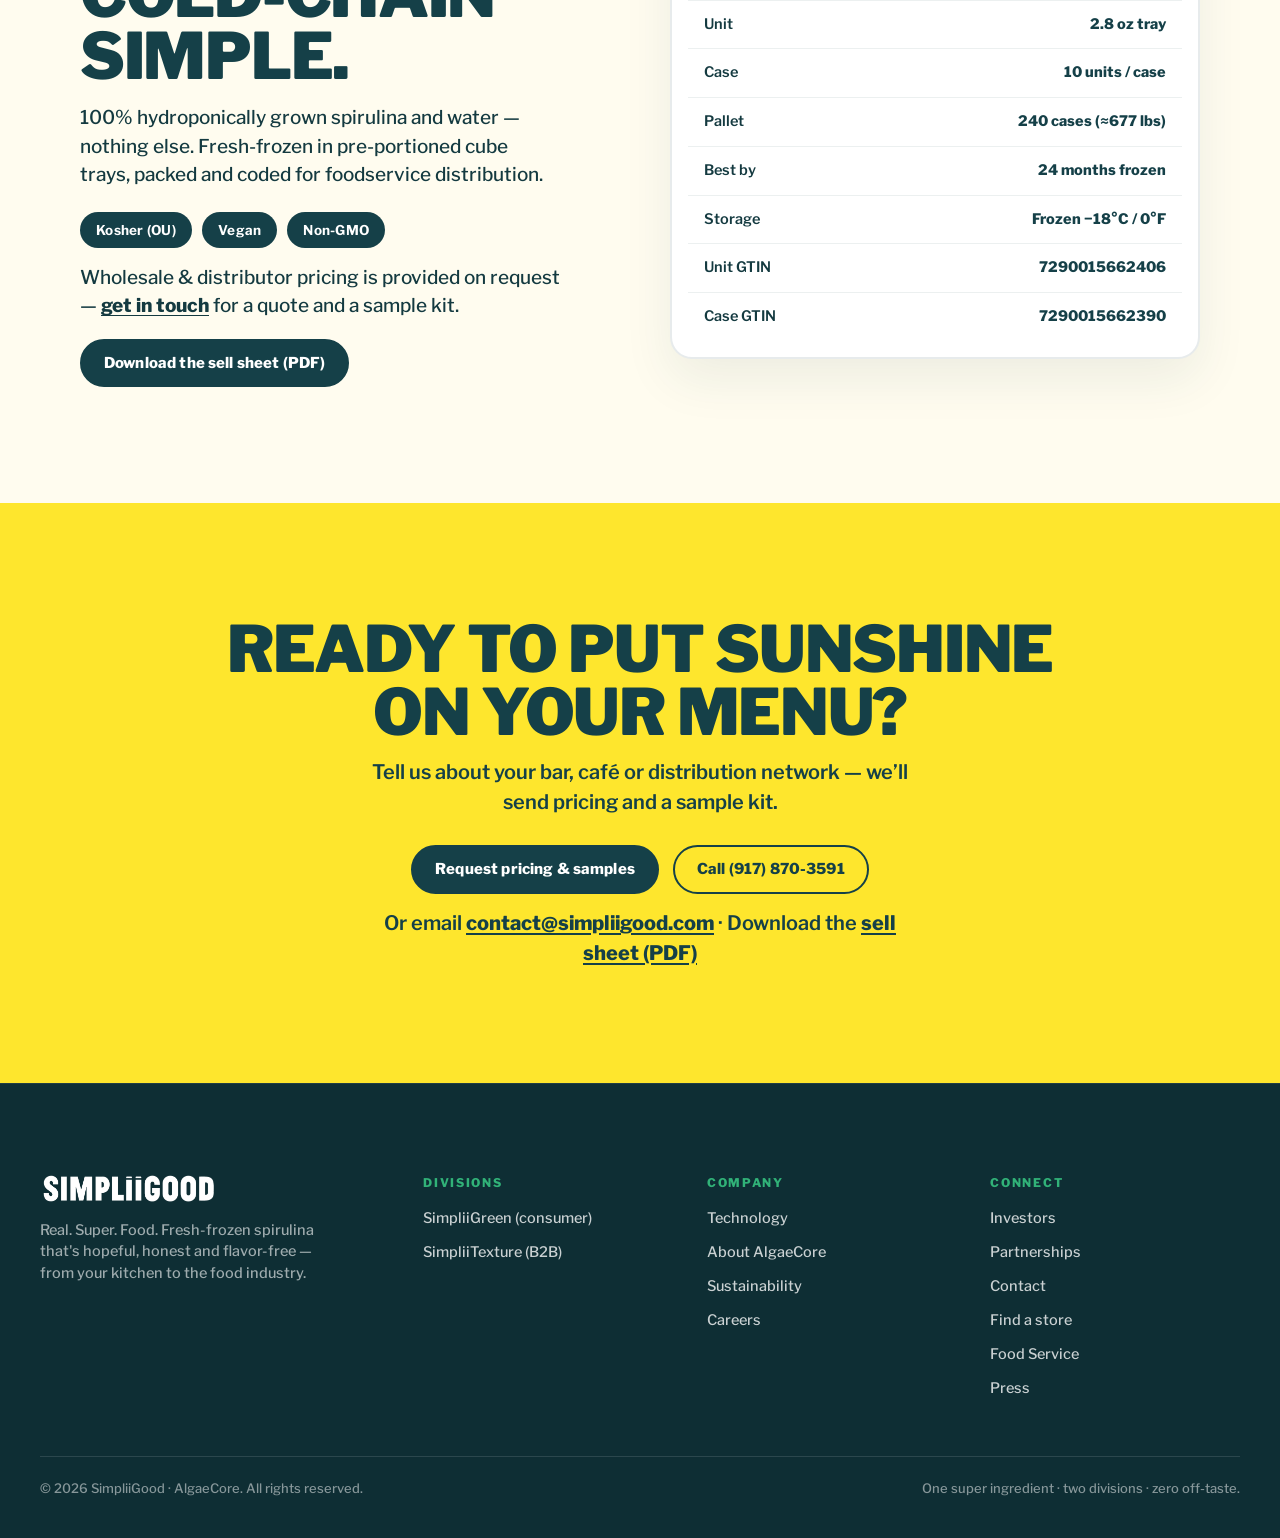
==== commit 8e0c15a0: "Update print statement from 'Hello' to 'Goodbye'" ====
--- a/food-service.html
+++ b/food-service.html
@@ -59,6 +59,20 @@
 .cta.solid{background:var(--green);color:#fff;border-color:var(--green)}
 .cta.ghost-dark{background:transparent;color:#fff;border-color:rgba(255,255,255,.5)}
 .nav-desktop{display:flex}
+/* ===== NAV DROPDOWN (For Business) ===== */
+.navdd{position:relative;display:flex;align-items:center}
+.navdd-btn{font-family:inherit;background:none;border:0;cursor:pointer;font-weight:600;font-size:15px;color:var(--green);padding:6px 2px;display:inline-flex;align-items:center;gap:5px}
+.navdd-btn .cv{font-size:10px;line-height:1;transition:transform .25s var(--ease)}
+header:not(.scrolled).on-dark .navdd-btn{color:rgba(255,255,255,.92)}
+.navdd.active .navdd-btn{color:var(--starburst)}
+header:not(.scrolled).on-dark .navdd.active .navdd-btn{color:var(--yellow)}
+.navdd::after{content:"";position:absolute;top:100%;left:0;right:0;height:14px}
+.navdd-menu{position:absolute;top:calc(100% + 12px);left:50%;transform:translateX(-50%) translateY(6px);min-width:184px;background:#fff;border:1.5px solid rgba(21,64,72,.10);border-radius:14px;box-shadow:0 18px 44px rgba(21,64,72,.16);padding:8px;opacity:0;visibility:hidden;pointer-events:none;transition:opacity .2s var(--ease),transform .2s var(--ease);z-index:70}
+.navdd:hover .navdd-menu,.navdd:focus-within .navdd-menu{opacity:1;visibility:visible;pointer-events:auto;transform:translateX(-50%) translateY(0)}
+.navdd:hover .navdd-btn .cv,.navdd:focus-within .navdd-btn .cv{transform:rotate(180deg)}
+.navdd-menu a{display:block;padding:10px 14px;border-radius:9px;font-weight:600;font-size:14.5px;color:var(--green);white-space:nowrap}
+.navdd-menu a:hover{background:var(--cream)}
+.navdd-menu a[aria-current="page"]{color:var(--starburst)}
 .burger{display:none;flex-direction:column;justify-content:center;gap:5px;width:46px;height:46px;border-radius:14px;border:2px solid var(--green);background:rgba(255,255,255,.5);cursor:pointer;padding:0 11px;z-index:80}
 .burger span{height:2.6px;width:100%;background:var(--green);border-radius:3px;transition:transform .3s var(--ease),opacity .25s}
 header:not(.scrolled).on-dark .burger{border-color:rgba(255,255,255,.7);background:rgba(255,255,255,.12)}
@@ -295,8 +309,13 @@
   </a>
   <nav class="nav nav-desktop" aria-label="Primary">
     <a class="link" href="simpliigreen.html">For Consumers</a>
-    <a class="link" href="food-service.html" aria-current="page">Food Service</a>
-    <a class="link" href="simpliitexture.html">For Industry</a>
+    <div class="navdd active">
+      <button type="button" class="navdd-btn" aria-haspopup="true">For Business <span class="cv">▾</span></button>
+      <div class="navdd-menu" role="menu">
+        <a href="simpliitexture.html" role="menuitem">For Industry</a>
+        <a href="food-service.html" role="menuitem" aria-current="page">Food Service</a>
+      </div>
+    </div>
     <a class="link" href="store-locator.html">Find a store</a>
   </nav>
   <div class="nav">
